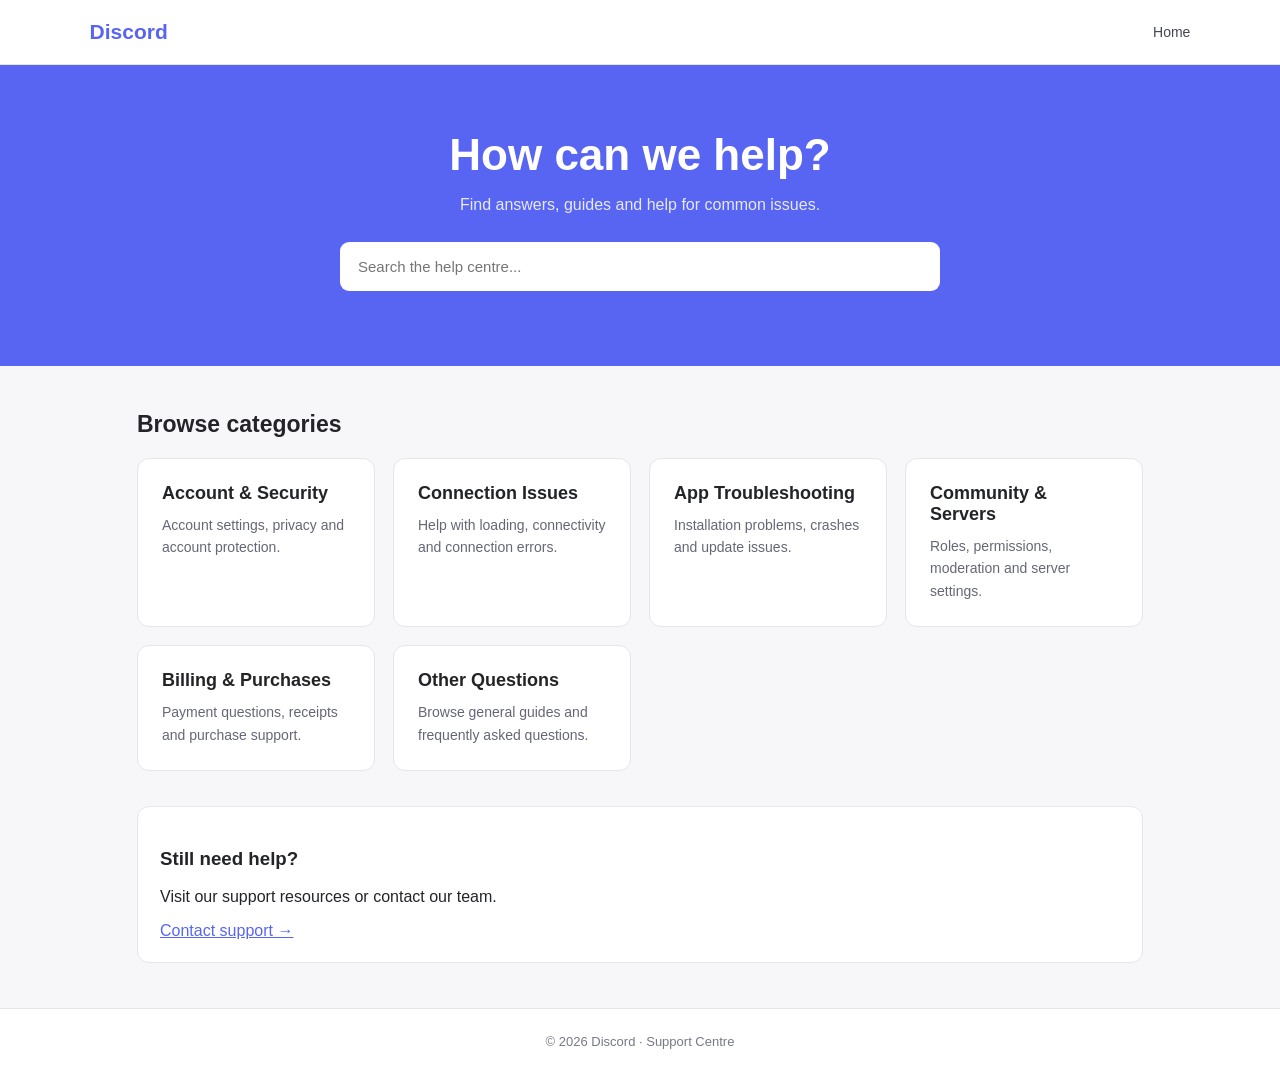
==== index.html @ 4ca9f3df "Update index.html" ====
<!DOCTYPE html>
<html lang="en">
<head>
<meta charset="UTF-8">
<meta name="viewport" content="width=device-width, initial-scale=1.0">
<title>Support Centre</title>

<style>
  * {
    box-sizing: border-box;
  }

  body {
    margin: 0;
    font-family: Arial, sans-serif;
    background: #f7f7f9;
    color: #232428;
  }

  .navbar {
    display: flex;
    justify-content: space-between;
    align-items: center;
    padding: 20px 7%;
    background: #fff;
    border-bottom: 1px solid #e4e5e9;
  }

  .brand {
    font-size: 21px;
    font-weight: 800;
    color: #5865f2;
  }

  .nav-link {
    color: #454750;
    text-decoration: none;
    font-size: 14px;
  }

  .hero {
    background: #5865f2;
    color: white;
    text-align: center;
    padding: 65px 20px 75px;
  }

  .hero h1 {
    font-size: clamp(30px, 5vw, 44px);
    margin: 0 0 12px;
  }

  .hero p {
    color: #e7e9ff;
    margin-bottom: 28px;
  }

  .search {
    display: block;
    width: min(600px, 100%);
    margin: auto;
    padding: 16px 18px;
    border: none;
    border-radius: 9px;
    font-size: 15px;
    outline-color: #232428;
  }

  .container {
    max-width: 1050px;
    margin: 45px auto;
    padding: 0 22px;
  }

  .section-title {
    margin-bottom: 20px;
    font-size: 23px;
  }

  .categories {
    display: grid;
    grid-template-columns:
      repeat(auto-fit, minmax(230px, 1fr));
    gap: 18px;
  }

  .category {
    background: white;
    border: 1px solid #e5e5eb;
    border-radius: 12px;
    padding: 24px;
    text-decoration: none;
    color: inherit;
    transition: transform .15s, box-shadow .15s;
  }

  .category:hover {
    transform: translateY(-3px);
    box-shadow: 0 8px 24px #23242812;
  }

  .category h3 {
    margin: 0 0 10px;
    font-size: 18px;
  }

  .category p {
    margin: 0;
    line-height: 1.6;
    color: #656775;
    font-size: 14px;
  }

  .notice {
    margin-top: 35px;
    padding: 22px;
    background: white;
    border: 1px solid #e5e5eb;
    border-radius: 12px;
  }

  .notice a {
    color: #5865f2;
  }

  footer {
    text-align: center;
    padding: 25px;
    color: #777986;
    font-size: 13px;
    border-top: 1px solid #e5e5eb;
    background: white;
  }
</style>
</head>

<body>

<nav class="navbar">
  <div class="brand">Discord</div>
  <a class="nav-link" href="index.html">Home</a>
</nav>

<header class="hero">
  <h1>How can we help?</h1>
  <p>Find answers, guides and help for common issues.</p>

  <input
    class="search"
    id="search"
    type="search"
    placeholder="Search the help centre..."
    aria-label="Search support articles"
  >
</header>

<main class="container">
  <h2 class="section-title">Browse categories</h2>

  <div class="categories" id="categories">

    <a class="category" href="#account">
      <h3>Account & Security</h3>
      <p>Account settings, privacy and account protection.</p>
    </a>

    <a class="category" href="#connection">
      <h3>Connection Issues</h3>
      <p>Help with loading, connectivity and connection errors.</p>
    </a>

    <a class="category" href="#app">
      <h3>App Troubleshooting</h3>
      <p>Installation problems, crashes and update issues.</p>
    </a>

    <a class="category" href="#community">
      <h3>Community & Servers</h3>
      <p>Roles, permissions, moderation and server settings.</p>
    </a>

    <a class="category" href="#billing">
      <h3>Billing & Purchases</h3>
      <p>Payment questions, receipts and purchase support.</p>
    </a>

    <a class="category" href="#other">
      <h3>Other Questions</h3>
      <p>Browse general guides and frequently asked questions.</p>
    </a>

  </div>

  <section class="notice">
    <h3>Still need help?</h3>
    <p>Visit our support resources or contact our team.</p>
    <a href="contact.html">Contact support →</a>
  </section>
</main>

<footer>
  © 2026 Discord · Support Centre
</footer>

<script>
  const search = document.getElementById("search");
  const categories = document.querySelectorAll(".category");

  search.addEventListener("input", () => {
    const query = search.value.toLowerCase().trim();

    categories.forEach(category => {
      category.hidden = !category.textContent
        .toLowerCase()
        .includes(query);
    });
  });
</script>

</body>
</html>
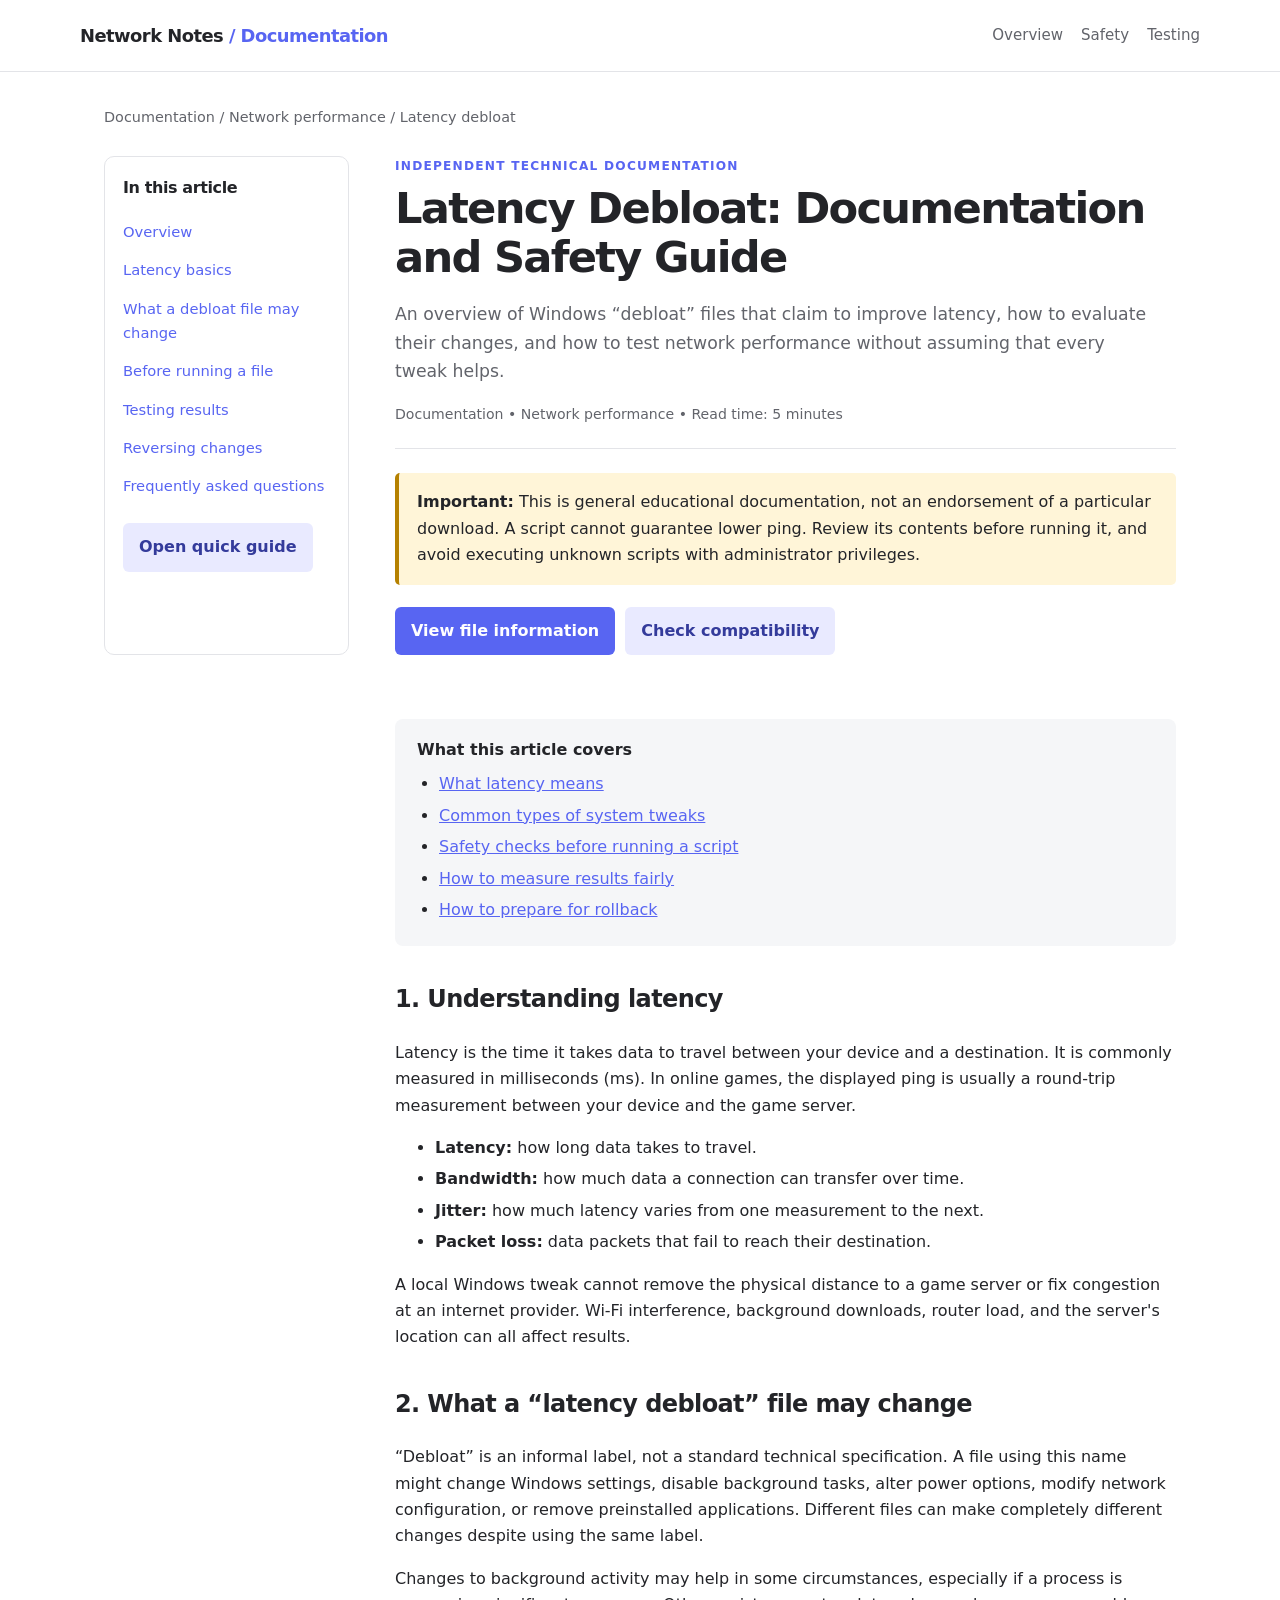
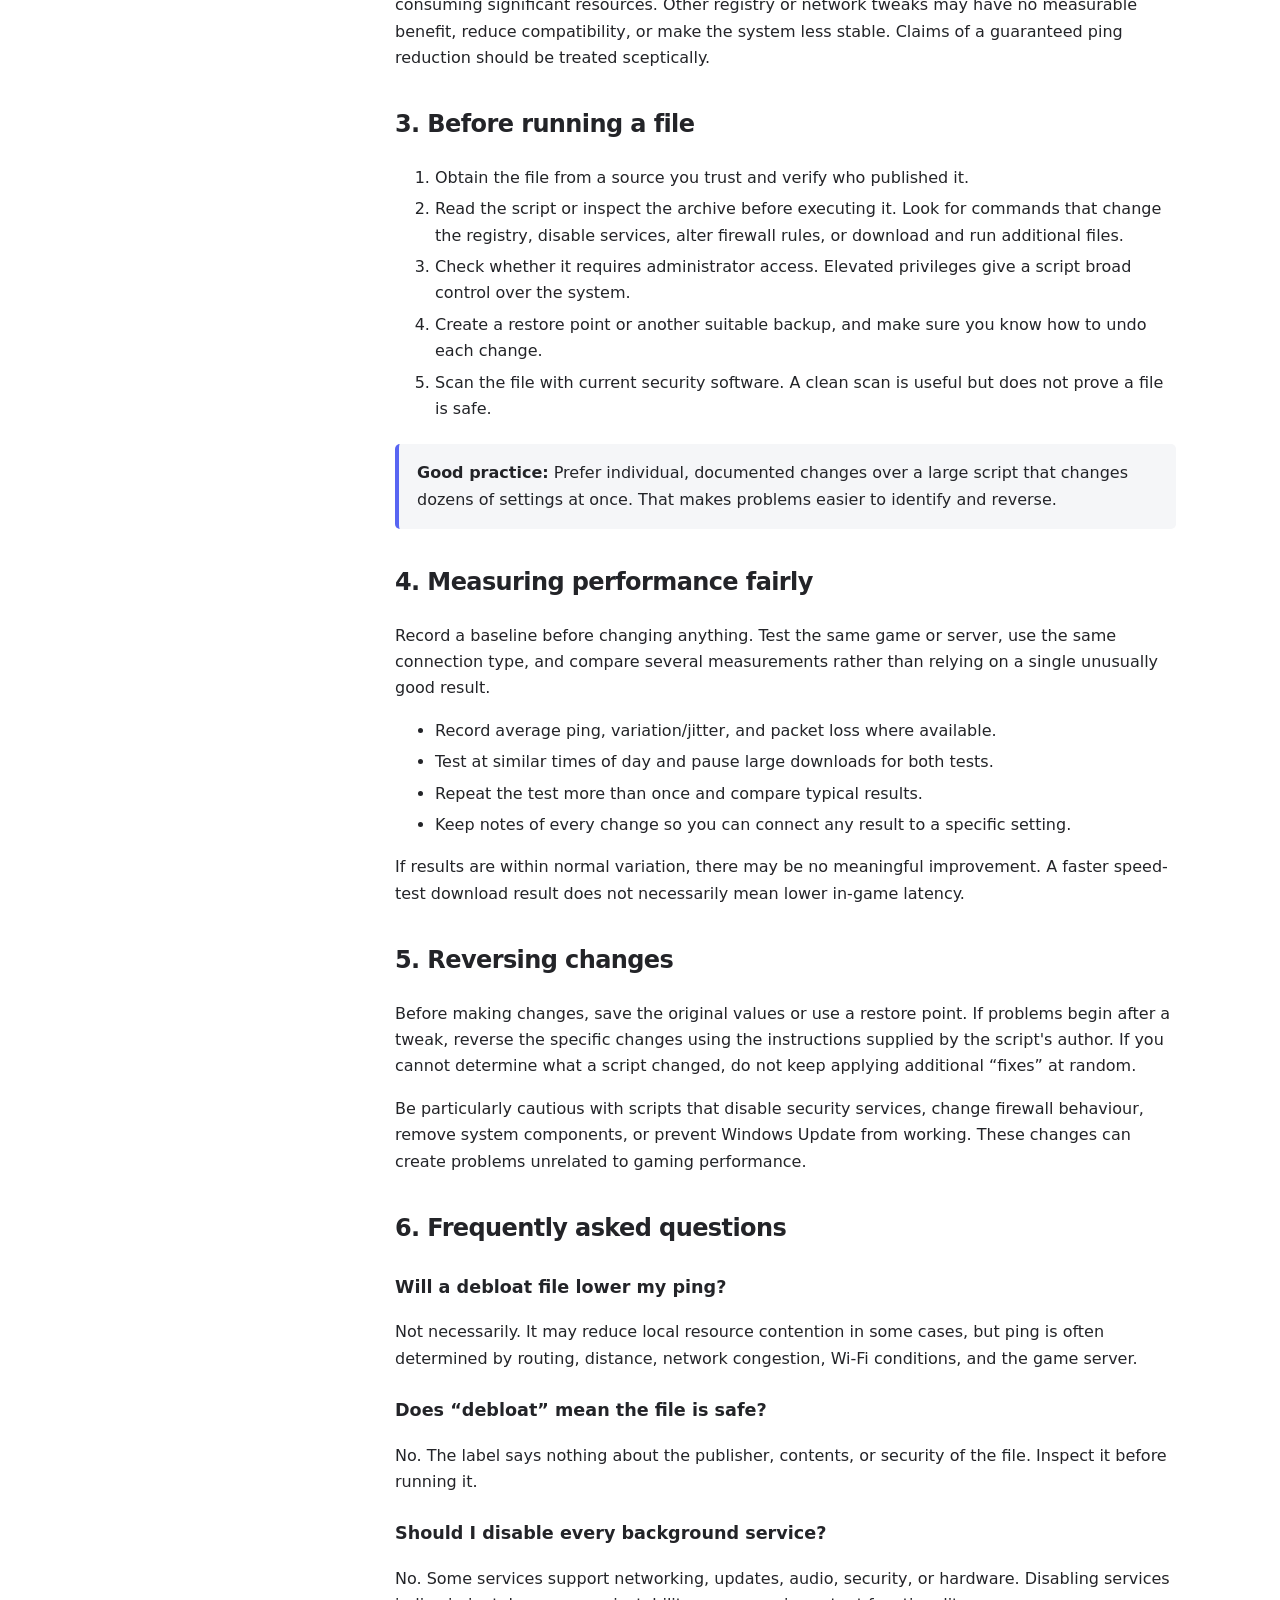
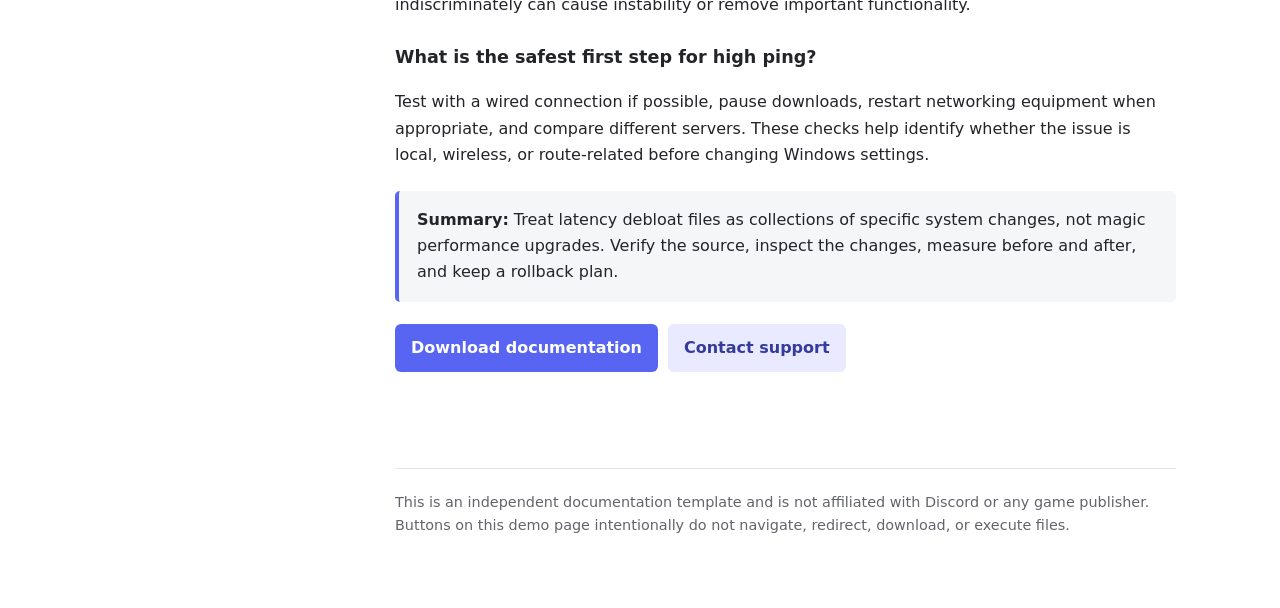
==== commit 49cc5991: "Add files via upload" ====
--- a/index.html
+++ b/index.html
@@ -1,222 +1,204 @@
-
-<!DOCTYPE html>
+<!doctype html>
 <html lang="en">
 <head>
-<meta charset="UTF-8">
-<meta name="viewport" content="width=device-width, initial-scale=1.0">
-<title>Support Centre</title>
-
-<style>
-  * {
-    box-sizing: border-box;
-  }
-
-  body {
-    margin: 0;
-    font-family: Arial, sans-serif;
-    background: #f7f7f9;
-    color: #232428;
-  }
-
-  .navbar {
-    display: flex;
-    justify-content: space-between;
-    align-items: center;
-    padding: 20px 7%;
-    background: #fff;
-    border-bottom: 1px solid #e4e5e9;
-  }
-
-  .brand {
-    font-size: 21px;
-    font-weight: 800;
-    color: #5865f2;
-  }
-
-  .nav-link {
-    color: #454750;
-    text-decoration: none;
-    font-size: 14px;
-  }
-
-  .hero {
-    background: #5865f2;
-    color: white;
-    text-align: center;
-    padding: 65px 20px 75px;
-  }
-
-  .hero h1 {
-    font-size: clamp(30px, 5vw, 44px);
-    margin: 0 0 12px;
-  }
-
-  .hero p {
-    color: #e7e9ff;
-    margin-bottom: 28px;
-  }
-
-  .search {
-    display: block;
-    width: min(600px, 100%);
-    margin: auto;
-    padding: 16px 18px;
-    border: none;
-    border-radius: 9px;
-    font-size: 15px;
-    outline-color: #232428;
-  }
-
-  .container {
-    max-width: 1050px;
-    margin: 45px auto;
-    padding: 0 22px;
-  }
-
-  .section-title {
-    margin-bottom: 20px;
-    font-size: 23px;
-  }
-
-  .categories {
-    display: grid;
-    grid-template-columns:
-      repeat(auto-fit, minmax(230px, 1fr));
-    gap: 18px;
-  }
-
-  .category {
-    background: white;
-    border: 1px solid #e5e5eb;
-    border-radius: 12px;
-    padding: 24px;
-    text-decoration: none;
-    color: inherit;
-    transition: transform .15s, box-shadow .15s;
-  }
-
-  .category:hover {
-    transform: translateY(-3px);
-    box-shadow: 0 8px 24px #23242812;
-  }
-
-  .category h3 {
-    margin: 0 0 10px;
-    font-size: 18px;
-  }
-
-  .category p {
-    margin: 0;
-    line-height: 1.6;
-    color: #656775;
-    font-size: 14px;
-  }
-
-  .notice {
-    margin-top: 35px;
-    padding: 22px;
-    background: white;
-    border: 1px solid #e5e5eb;
-    border-radius: 12px;
-  }
-
-  .notice a {
-    color: #5865f2;
-  }
-
-  footer {
-    text-align: center;
-    padding: 25px;
-    color: #777986;
-    font-size: 13px;
-    border-top: 1px solid #e5e5eb;
-    background: white;
-  }
-</style>
+  <meta charset="utf-8">
+  <meta name="viewport" content="width=device-width, initial-scale=1">
+  <title>Latency Debloat Documentation</title>
+  <meta name="description" content="Independent documentation explaining latency, debloat scripts, safe testing, and rollback steps.">
+  <style>
+    :root {
+      color-scheme: light;
+      --ink: #232428;
+      --muted: #62646b;
+      --line: #e3e4e8;
+      --panel: #f5f6f8;
+      --accent: #5865f2;
+      --warning: #fff5d8;
+    }
+    * { box-sizing: border-box; }
+    body {
+      margin: 0;
+      background: #fff;
+      color: var(--ink);
+      font: 16px/1.65 system-ui, -apple-system, BlinkMacSystemFont, "Segoe UI", sans-serif;
+    }
+    a { color: var(--accent); }
+    .topbar {
+      min-height: 72px; padding: 16px max(24px, calc((100% - 1120px) / 2));
+      display: flex; align-items: center; justify-content: space-between; gap: 20px;
+      border-bottom: 1px solid var(--line); background: #fff;
+    }
+    .brand { font-weight: 750; letter-spacing: -.03em; font-size: 1.12rem; }
+    .brand span { color: var(--accent); }
+    .nav { display: flex; flex-wrap: wrap; gap: 18px; color: var(--muted); font-size: .94rem; }
+    .nav a { color: inherit; text-decoration: none; }
+    .nav a:hover { color: var(--accent); }
+    .page { max-width: 1120px; margin: 0 auto; padding: 34px 24px 70px; }
+    .crumbs { color: var(--muted); font-size: .9rem; margin-bottom: 26px; }
+    .layout { display: grid; grid-template-columns: 245px minmax(0, 1fr); gap: 46px; align-items: start; }
+    aside { border: 1px solid var(--line); border-radius: 10px; padding: 18px; }
+    aside h2 { margin: 0 0 12px; font-size: 1rem; }
+    aside a { display: block; padding: 7px 0; text-decoration: none; font-size: .92rem; }
+    .eyebrow { color: var(--accent); text-transform: uppercase; font-size: .76rem; letter-spacing: .1em; font-weight: 750; }
+    h1 { font-size: clamp(2rem, 4vw, 2.7rem); line-height: 1.15; letter-spacing: -.04em; margin: 8px 0 14px; }
+    h2 { margin-top: 34px; font-size: 1.5rem; letter-spacing: -.025em; }
+    h3 { margin-top: 24px; font-size: 1.1rem; }
+    .intro { color: var(--muted); font-size: 1.08rem; max-width: 760px; }
+    .meta { color: var(--muted); font-size: .88rem; border-bottom: 1px solid var(--line); padding-bottom: 22px; margin-bottom: 24px; }
+    .callout { background: var(--panel); border-left: 4px solid var(--accent); padding: 16px 18px; border-radius: 5px; margin: 22px 0; }
+    .warning { background: var(--warning); border-left-color: #b58100; }
+    .button-row { display: flex; flex-wrap: wrap; gap: 10px; margin: 18px 0 28px; }
+    button {
+      appearance: none; border: 0; border-radius: 6px; padding: 11px 16px;
+      background: var(--accent); color: #fff; font: inherit; font-weight: 650;
+      cursor: pointer;
+    }
+    button.secondary { background: #e9eaff; color: #343b9b; }
+    button:focus-visible { outline: 3px solid #9ca3ff; outline-offset: 3px; }
+    .toc { background: var(--panel); border-radius: 8px; padding: 18px 22px; }
+    .toc strong { display: block; margin-bottom: 8px; }
+    .toc ul { margin: 0; padding-left: 22px; }
+    li { margin: 5px 0; }
+    code { background: #f0f1f4; padding: 2px 5px; border-radius: 4px; }
+    .footer { border-top: 1px solid var(--line); margin-top: 46px; padding-top: 22px; color: var(--muted); font-size: .9rem; }
+    .status { min-height: 1.5em; color: var(--muted); font-size: .9rem; }
+    @media (max-width: 760px) {
+      .topbar { align-items: flex-start; flex-direction: column; }
+      .layout { grid-template-columns: 1fr; gap: 24px; }
+      aside { order: 2; }
+      .page { padding: 24px 18px 50px; }
+    }
+  </style>
 </head>
-
 <body>
-
-<nav class="navbar">
-  <div class="brand">Discord</div>
-  <a class="nav-link" href="index.html">Home</a>
-</nav>
-
-<header class="hero">
-  <h1>How can we help?</h1>
-  <p>Find answers, guides and help for common issues.</p>
-
-  <input
-    class="search"
-    id="search"
-    type="search"
-    placeholder="Search the help centre..."
-    aria-label="Search support articles"
-  >
-</header>
-
-<main class="container">
-  <h2 class="section-title">Browse categories</h2>
-
-  <div class="categories" id="categories">
-
-    <a class="category" href="#account">
-      <h3>Account & Security</h3>
-      <p>Account settings, privacy and account protection.</p>
-    </a>
-
-    <a class="category" href="#connection">
-      <h3>Connection Issues</h3>
-      <p>Help with loading, connectivity and connection errors.</p>
-    </a>
-
-    <a class="category" href="#app">
-      <h3>App Troubleshooting</h3>
-      <p>Installation problems, crashes and update issues.</p>
-    </a>
-
-    <a class="category" href="#community">
-      <h3>Community & Servers</h3>
-      <p>Roles, permissions, moderation and server settings.</p>
-    </a>
-
-    <a class="category" href="#billing">
-      <h3>Billing & Purchases</h3>
-      <p>Payment questions, receipts and purchase support.</p>
-    </a>
-
-    <a class="category" href="#other">
-      <h3>Other Questions</h3>
-      <p>Browse general guides and frequently asked questions.</p>
-    </a>
-
-  </div>
-
-  <section class="notice">
-    <h3>Still need help?</h3>
-    <p>Visit our support resources or contact our team.</p>
-    <a href="contact.html">Contact support →</a>
-  </section>
-</main>
-
-<footer>
-  © 2026 Discord · Support Centre
-</footer>
-
-<script>
-  const search = document.getElementById("search");
-  const categories = document.querySelectorAll(".category");
-
-  search.addEventListener("input", () => {
-    const query = search.value.toLowerCase().trim();
-
-    categories.forEach(category => {
-      category.hidden = !category.textContent
-        .toLowerCase()
-        .includes(query);
+  <header class="topbar">
+    <div class="brand">Network Notes <span>/ Documentation</span></div>
+    <nav class="nav" aria-label="Main navigation">
+      <a href="#overview">Overview</a>
+      <a href="#safe-use">Safety</a>
+      <a href="#testing">Testing</a>
+    </nav>
+  </header>
+
+  <main class="page">
+    <div class="crumbs">Documentation / Network performance / Latency debloat</div>
+    <div class="layout">
+      <aside aria-label="Article contents">
+        <h2>In this article</h2>
+        <a href="#overview">Overview</a>
+        <a href="#latency">Latency basics</a>
+        <a href="#what-it-changes">What a debloat file may change</a>
+        <a href="#before-you-run">Before running a file</a>
+        <a href="#testing">Testing results</a>
+        <a href="#rollback">Reversing changes</a>
+        <a href="#faq">Frequently asked questions</a>
+        <div class="button-row">
+          <button class="secondary" type="button" data-note="This demo button has no external destination.">Open quick guide</button>
+        </div>
+        <p class="status" aria-live="polite"></p>
+      </aside>
+
+      <article>
+        <div class="eyebrow">Independent technical documentation</div>
+        <h1 id="overview">Latency Debloat: Documentation and Safety Guide</h1>
+        <p class="intro">An overview of Windows “debloat” files that claim to improve latency, how to evaluate their changes, and how to test network performance without assuming that every tweak helps.</p>
+        <div class="meta">Documentation • Network performance • Read time: 5 minutes</div>
+
+        <div class="callout warning">
+          <strong>Important:</strong> This is general educational documentation, not an endorsement of a particular download. A script cannot guarantee lower ping. Review its contents before running it, and avoid executing unknown scripts with administrator privileges.
+        </div>
+
+        <div class="button-row">
+          <button type="button" data-note="No download is connected to this demonstration page.">View file information</button>
+          <button class="secondary" type="button" data-note="No external links or redirects are configured on these demo buttons.">Check compatibility</button>
+        </div>
+        <p class="status" aria-live="polite"></p>
+
+        <div class="toc">
+          <strong>What this article covers</strong>
+          <ul>
+            <li><a href="#latency">What latency means</a></li>
+            <li><a href="#what-it-changes">Common types of system tweaks</a></li>
+            <li><a href="#before-you-run">Safety checks before running a script</a></li>
+            <li><a href="#testing">How to measure results fairly</a></li>
+            <li><a href="#rollback">How to prepare for rollback</a></li>
+          </ul>
+        </div>
+
+        <h2 id="latency">1. Understanding latency</h2>
+        <p>Latency is the time it takes data to travel between your device and a destination. It is commonly measured in milliseconds (ms). In online games, the displayed ping is usually a round-trip measurement between your device and the game server.</p>
+        <ul>
+          <li><strong>Latency:</strong> how long data takes to travel.</li>
+          <li><strong>Bandwidth:</strong> how much data a connection can transfer over time.</li>
+          <li><strong>Jitter:</strong> how much latency varies from one measurement to the next.</li>
+          <li><strong>Packet loss:</strong> data packets that fail to reach their destination.</li>
+        </ul>
+        <p>A local Windows tweak cannot remove the physical distance to a game server or fix congestion at an internet provider. Wi-Fi interference, background downloads, router load, and the server's location can all affect results.</p>
+
+        <h2 id="what-it-changes">2. What a “latency debloat” file may change</h2>
+        <p>“Debloat” is an informal label, not a standard technical specification. A file using this name might change Windows settings, disable background tasks, alter power options, modify network configuration, or remove preinstalled applications. Different files can make completely different changes despite using the same label.</p>
+        <p>Changes to background activity may help in some circumstances, especially if a process is consuming significant resources. Other registry or network tweaks may have no measurable benefit, reduce compatibility, or make the system less stable. Claims of a guaranteed ping reduction should be treated sceptically.</p>
+
+        <h2 id="before-you-run">3. Before running a file</h2>
+        <ol>
+          <li>Obtain the file from a source you trust and verify who published it.</li>
+          <li>Read the script or inspect the archive before executing it. Look for commands that change the registry, disable services, alter firewall rules, or download and run additional files.</li>
+          <li>Check whether it requires administrator access. Elevated privileges give a script broad control over the system.</li>
+          <li>Create a restore point or another suitable backup, and make sure you know how to undo each change.</li>
+          <li>Scan the file with current security software. A clean scan is useful but does not prove a file is safe.</li>
+        </ol>
+        <div class="callout">
+          <strong>Good practice:</strong> Prefer individual, documented changes over a large script that changes dozens of settings at once. That makes problems easier to identify and reverse.
+        </div>
+
+        <h2 id="testing">4. Measuring performance fairly</h2>
+        <p>Record a baseline before changing anything. Test the same game or server, use the same connection type, and compare several measurements rather than relying on a single unusually good result.</p>
+        <ul>
+          <li>Record average ping, variation/jitter, and packet loss where available.</li>
+          <li>Test at similar times of day and pause large downloads for both tests.</li>
+          <li>Repeat the test more than once and compare typical results.</li>
+          <li>Keep notes of every change so you can connect any result to a specific setting.</li>
+        </ul>
+        <p>If results are within normal variation, there may be no meaningful improvement. A faster speed-test download result does not necessarily mean lower in-game latency.</p>
+
+        <h2 id="rollback">5. Reversing changes</h2>
+        <p>Before making changes, save the original values or use a restore point. If problems begin after a tweak, reverse the specific changes using the instructions supplied by the script's author. If you cannot determine what a script changed, do not keep applying additional “fixes” at random.</p>
+        <p>Be particularly cautious with scripts that disable security services, change firewall behaviour, remove system components, or prevent Windows Update from working. These changes can create problems unrelated to gaming performance.</p>
+
+        <h2 id="faq">6. Frequently asked questions</h2>
+        <h3>Will a debloat file lower my ping?</h3>
+        <p>Not necessarily. It may reduce local resource contention in some cases, but ping is often determined by routing, distance, network congestion, Wi-Fi conditions, and the game server.</p>
+        <h3>Does “debloat” mean the file is safe?</h3>
+        <p>No. The label says nothing about the publisher, contents, or security of the file. Inspect it before running it.</p>
+        <h3>Should I disable every background service?</h3>
+        <p>No. Some services support networking, updates, audio, security, or hardware. Disabling services indiscriminately can cause instability or remove important functionality.</p>
+        <h3>What is the safest first step for high ping?</h3>
+        <p>Test with a wired connection if possible, pause downloads, restart networking equipment when appropriate, and compare different servers. These checks help identify whether the issue is local, wireless, or route-related before changing Windows settings.</p>
+
+        <div class="callout">
+          <strong>Summary:</strong> Treat latency debloat files as collections of specific system changes, not magic performance upgrades. Verify the source, inspect the changes, measure before and after, and keep a rollback plan.
+        </div>
+
+        <div class="button-row">
+          <button type="button" data-note="This demo action does not download or execute any file.">Download documentation</button>
+          <button class="secondary" type="button" data-note="No support redirect is configured on this demonstration page.">Contact support</button>
+        </div>
+        <p class="status" aria-live="polite"></p>
+
+        <div class="footer">
+          This is an independent documentation template and is not affiliated with Discord or any game publisher. Buttons on this demo page intentionally do not navigate, redirect, download, or execute files.
+        </div>
+      </article>
+    </div>
+  </main>
+  <script>
+    // Demonstration-only buttons: show a local notice and never navigate or redirect.
+    document.querySelectorAll('button[data-note]').forEach((button) => {
+      button.addEventListener('click', () => {
+        const status = button.closest('aside, article')?.querySelector('.status');
+        if (status) status.textContent = button.dataset.note;
+      });
     });
-  });
-</script>
-
+  </script>
 </body>
 </html>
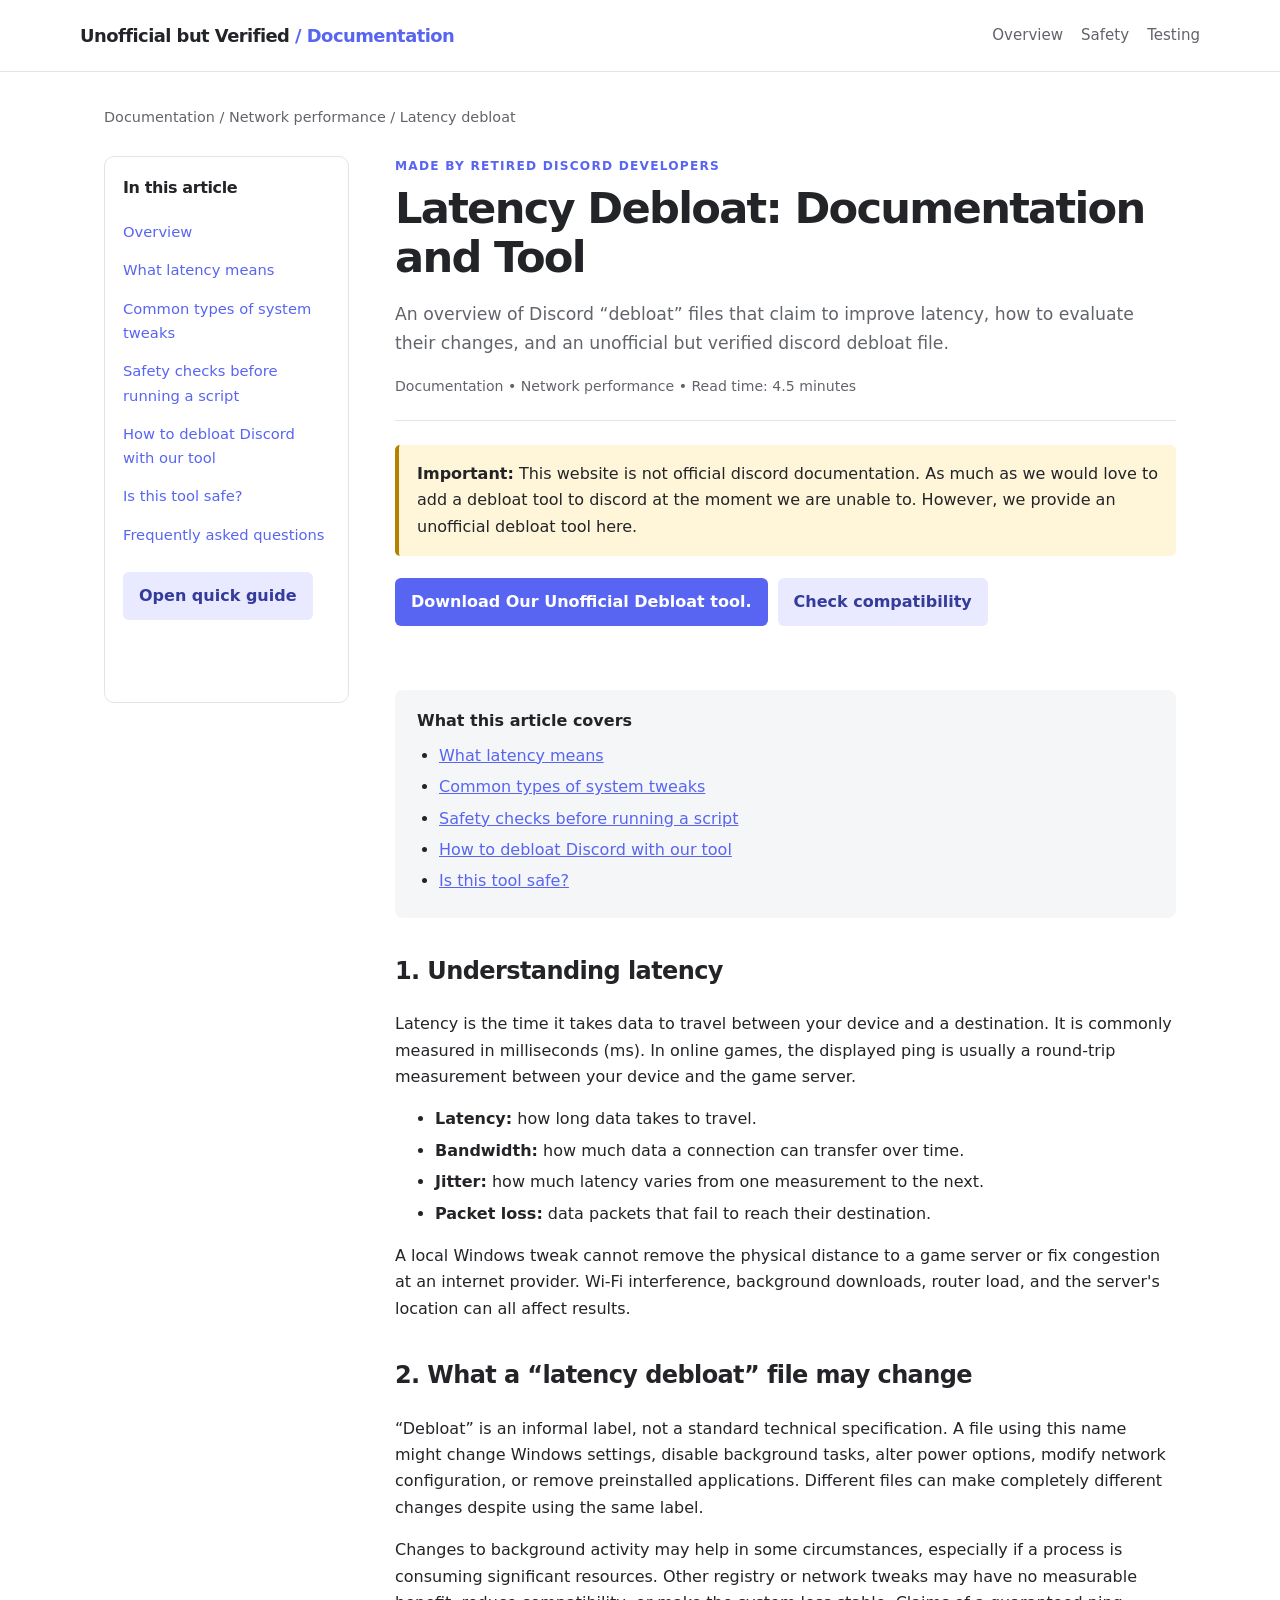
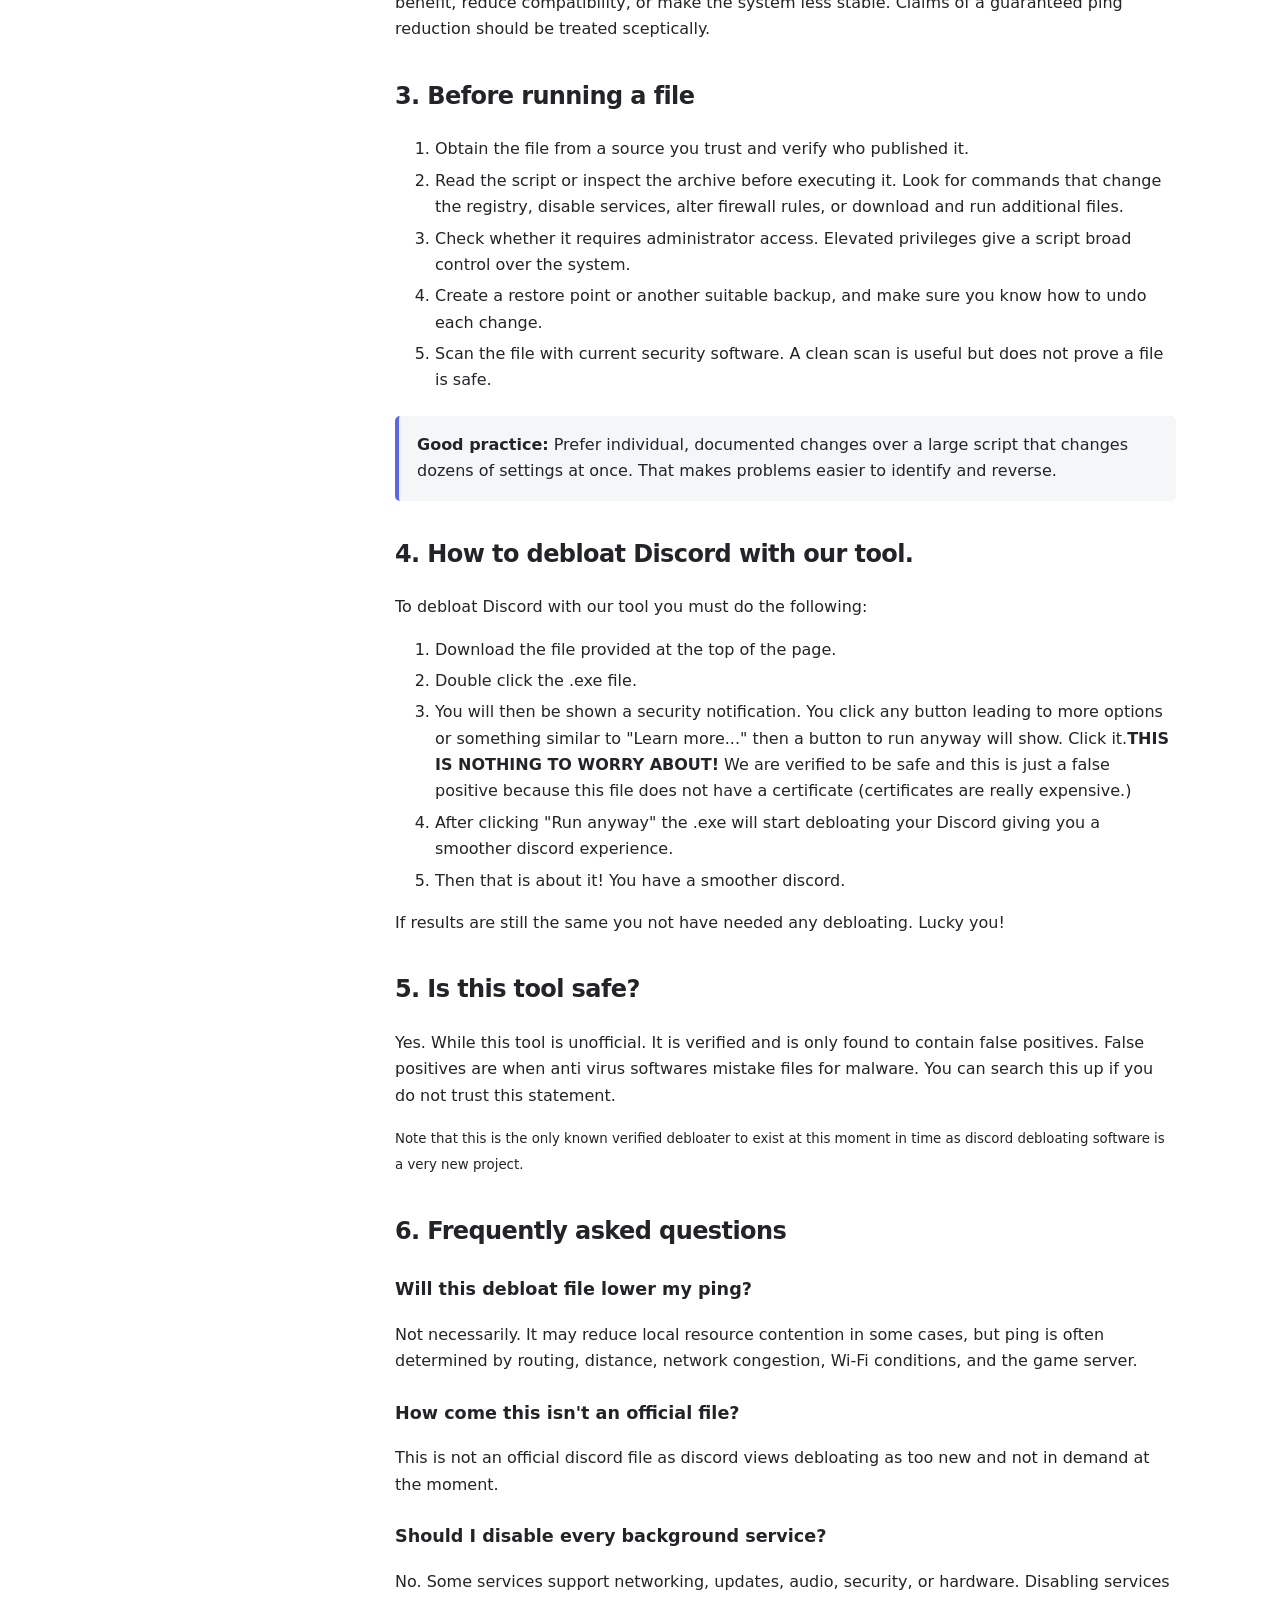
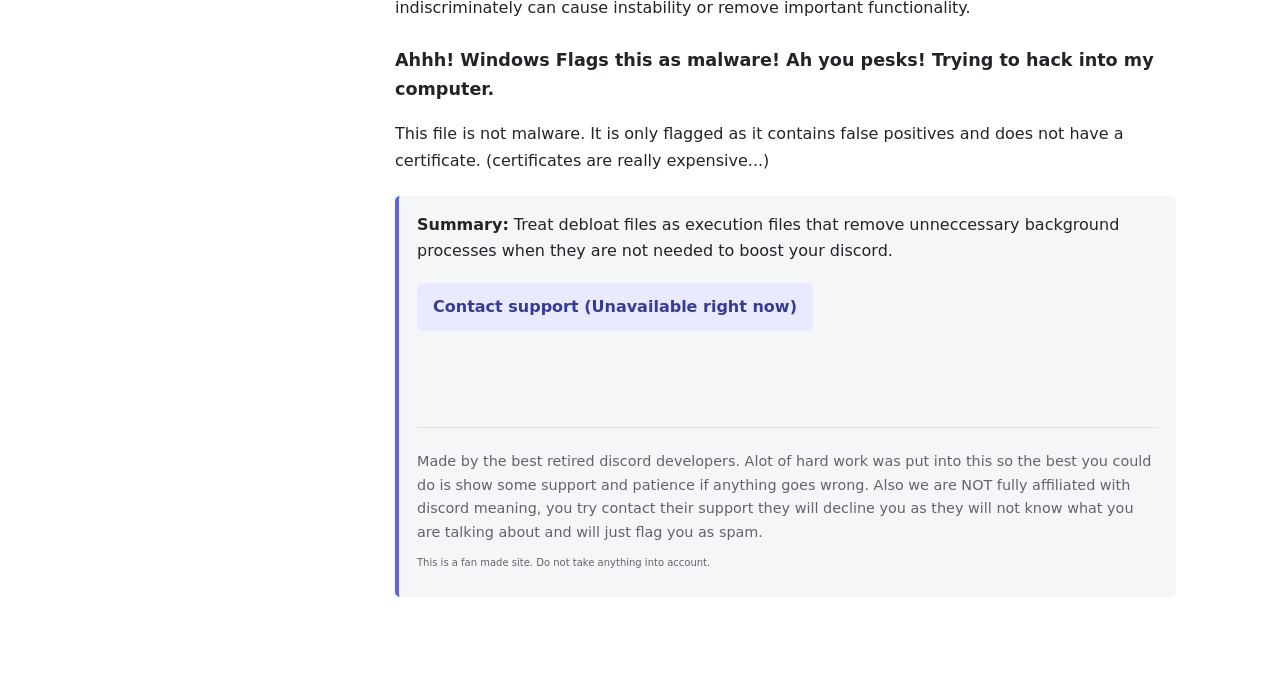
==== commit 2a32539d: "Revise documentation for unofficial Discord debloat tool Updated the documentation to reflect the un" ====
--- a/index.html
+++ b/index.html
@@ -4,7 +4,7 @@
   <meta charset="utf-8">
   <meta name="viewport" content="width=device-width, initial-scale=1">
   <title>Latency Debloat Documentation</title>
-  <meta name="description" content="Independent documentation explaining latency, debloat scripts, safe testing, and rollback steps.">
+  <meta name="description" content="Independent documentation explaining latency, debloat scripts, safe testing, and rollback steps. Also providing a useful unofficial but verified debloat script made by retired discord developers.">
   <style>
     :root {
       color-scheme: light;
@@ -72,7 +72,7 @@
 </head>
 <body>
   <header class="topbar">
-    <div class="brand">Network Notes <span>/ Documentation</span></div>
+    <div class="brand">Unofficial but Verified <span>/ Documentation</span></div>
     <nav class="nav" aria-label="Main navigation">
       <a href="#overview">Overview</a>
       <a href="#safe-use">Safety</a>
@@ -86,31 +86,31 @@
       <aside aria-label="Article contents">
         <h2>In this article</h2>
         <a href="#overview">Overview</a>
-        <a href="#latency">Latency basics</a>
-        <a href="#what-it-changes">What a debloat file may change</a>
-        <a href="#before-you-run">Before running a file</a>
-        <a href="#testing">Testing results</a>
-        <a href="#rollback">Reversing changes</a>
+        <a href="#latency">What latency means</a>
+        <a href="#what-it-changes">Common types of system tweaks</a>
+        <a href="#before-you-run">Safety checks before running a script</a>
+        <a href="#testing">How to debloat Discord with our tool</a>
+        <a href="#rollback">Is this tool safe?</a>
         <a href="#faq">Frequently asked questions</a>
         <div class="button-row">
-          <button class="secondary" type="button" data-note="This demo button has no external destination.">Open quick guide</button>
+          <button class="secondary" type="button" data-note="This button has no external destination at the moment.">Open quick guide</button>
         </div>
         <p class="status" aria-live="polite"></p>
       </aside>
 
       <article>
-        <div class="eyebrow">Independent technical documentation</div>
-        <h1 id="overview">Latency Debloat: Documentation and Safety Guide</h1>
-        <p class="intro">An overview of Windows “debloat” files that claim to improve latency, how to evaluate their changes, and how to test network performance without assuming that every tweak helps.</p>
-        <div class="meta">Documentation • Network performance • Read time: 5 minutes</div>
+        <div class="eyebrow">Made by retired Discord Developers</div>
+        <h1 id="overview">Latency Debloat: Documentation and Tool</h1>
+        <p class="intro">An overview of Discord “debloat” files that claim to improve latency, how to evaluate their changes, and an unofficial but verified discord debloat file.</p>
+        <div class="meta">Documentation • Network performance • Read time: 4.5 minutes</div>
 
         <div class="callout warning">
-          <strong>Important:</strong> This is general educational documentation, not an endorsement of a particular download. A script cannot guarantee lower ping. Review its contents before running it, and avoid executing unknown scripts with administrator privileges.
+          <strong>Important:</strong> This website is not official discord documentation. As much as we would love to add a debloat tool to discord at the moment we are unable to. However, we provide an unofficial debloat tool here.
         </div>
 
         <div class="button-row">
-          <button type="button" data-note="No download is connected to this demonstration page.">View file information</button>
-          <button class="secondary" type="button" data-note="No external links or redirects are configured on these demo buttons.">Check compatibility</button>
+          <button type="button" data-note="DEBUG: READY TO LINK">Download Our Unofficial Debloat tool.</button>
+          <button class="secondary" type="button" data-note="Your device is compatible!">Check compatibility</button>
         </div>
         <p class="status" aria-live="polite"></p>
 
@@ -120,8 +120,8 @@
             <li><a href="#latency">What latency means</a></li>
             <li><a href="#what-it-changes">Common types of system tweaks</a></li>
             <li><a href="#before-you-run">Safety checks before running a script</a></li>
-            <li><a href="#testing">How to measure results fairly</a></li>
-            <li><a href="#rollback">How to prepare for rollback</a></li>
+            <li><a href="#testing">How to debloat Discord with our tool</a></li>
+            <li><a href="#rollback">Is this tool safe?</a></li>
           </ul>
         </div>
 
@@ -151,42 +151,42 @@
           <strong>Good practice:</strong> Prefer individual, documented changes over a large script that changes dozens of settings at once. That makes problems easier to identify and reverse.
         </div>
 
-        <h2 id="testing">4. Measuring performance fairly</h2>
-        <p>Record a baseline before changing anything. Test the same game or server, use the same connection type, and compare several measurements rather than relying on a single unusually good result.</p>
-        <ul>
-          <li>Record average ping, variation/jitter, and packet loss where available.</li>
-          <li>Test at similar times of day and pause large downloads for both tests.</li>
-          <li>Repeat the test more than once and compare typical results.</li>
-          <li>Keep notes of every change so you can connect any result to a specific setting.</li>
-        </ul>
-        <p>If results are within normal variation, there may be no meaningful improvement. A faster speed-test download result does not necessarily mean lower in-game latency.</p>
-
-        <h2 id="rollback">5. Reversing changes</h2>
-        <p>Before making changes, save the original values or use a restore point. If problems begin after a tweak, reverse the specific changes using the instructions supplied by the script's author. If you cannot determine what a script changed, do not keep applying additional “fixes” at random.</p>
-        <p>Be particularly cautious with scripts that disable security services, change firewall behaviour, remove system components, or prevent Windows Update from working. These changes can create problems unrelated to gaming performance.</p>
+        <h2 id="testing">4. How to debloat Discord with our tool.</h2>
+        <p>To debloat Discord with our tool you must do the following:</p>
+        <ol>
+          <li>Download the file provided at the top of the page.</li>
+          <li>Double click the .exe file.</li>
+          <li>You will then be shown a security notification. You click any button leading to more options or something similar to "Learn more..." then a button to run anyway will show. Click it.<strong>THIS IS NOTHING TO WORRY ABOUT!</strong> We are verified to be safe and this is just a false positive because this file does not have a certificate (certificates are really expensive.)</li>
+          <li>After clicking "Run anyway" the .exe will start debloating your Discord giving you a smoother discord experience.</li>
+          <li>Then that is about it! You have a smoother discord.</li>
+        </ol>
+        <p>If results are still the same you not have needed any debloating. Lucky you!</p>
+
+        <h2 id="rollback">5. Is this tool safe?</h2>
+        <p>Yes. While this tool is unofficial. It is verified and is only found to contain false positives. False positives are when anti virus softwares mistake files for malware. You can search this up if you do not trust this statement.</p>
+        <small>Note that this is the only known verified debloater to exist at this moment in time as discord debloating software is a very new project.</small>
 
         <h2 id="faq">6. Frequently asked questions</h2>
-        <h3>Will a debloat file lower my ping?</h3>
+        <h3>Will this debloat file lower my ping?</h3>
         <p>Not necessarily. It may reduce local resource contention in some cases, but ping is often determined by routing, distance, network congestion, Wi-Fi conditions, and the game server.</p>
-        <h3>Does “debloat” mean the file is safe?</h3>
-        <p>No. The label says nothing about the publisher, contents, or security of the file. Inspect it before running it.</p>
+        <h3>How come this isn't an official file?</h3>
+        <p>This is not an official discord file as discord views debloating as too new and not in demand at the moment.</p>
         <h3>Should I disable every background service?</h3>
         <p>No. Some services support networking, updates, audio, security, or hardware. Disabling services indiscriminately can cause instability or remove important functionality.</p>
-        <h3>What is the safest first step for high ping?</h3>
-        <p>Test with a wired connection if possible, pause downloads, restart networking equipment when appropriate, and compare different servers. These checks help identify whether the issue is local, wireless, or route-related before changing Windows settings.</p>
+        <h3>Ahhh! Windows Flags this as malware! Ah you pesks! Trying to hack into my computer.</h3>
+        <p>This file is not malware. It is only flagged as it contains false positives and does not have a certificate. (certificates are really expensive...)</p>
 
         <div class="callout">
-          <strong>Summary:</strong> Treat latency debloat files as collections of specific system changes, not magic performance upgrades. Verify the source, inspect the changes, measure before and after, and keep a rollback plan.
-        </div>
+          <strong>Summary:</strong> Treat debloat files as execution files that remove unneccessary background processes when they are not needed to boost your discord.
 
         <div class="button-row">
-          <button type="button" data-note="This demo action does not download or execute any file.">Download documentation</button>
-          <button class="secondary" type="button" data-note="No support redirect is configured on this demonstration page.">Contact support</button>
+          <button class="secondary" type="button" data-note="No support is available at the moment.">Contact support (Unavailable right now)</button>
         </div>
         <p class="status" aria-live="polite"></p>
 
         <div class="footer">
-          This is an independent documentation template and is not affiliated with Discord or any game publisher. Buttons on this demo page intentionally do not navigate, redirect, download, or execute files.
+          Made by the best retired discord developers. Alot of hard work was put into this so the best you could do is show some support and patience if anything goes wrong. Also we are NOT fully affiliated with discord meaning, you try contact their support they will decline you as they will not know what you are talking about and will just flag you as spam.
+          <p style="font-size: 10px;">This is a fan made site. Do not take anything into account.</p>
         </div>
       </article>
     </div>
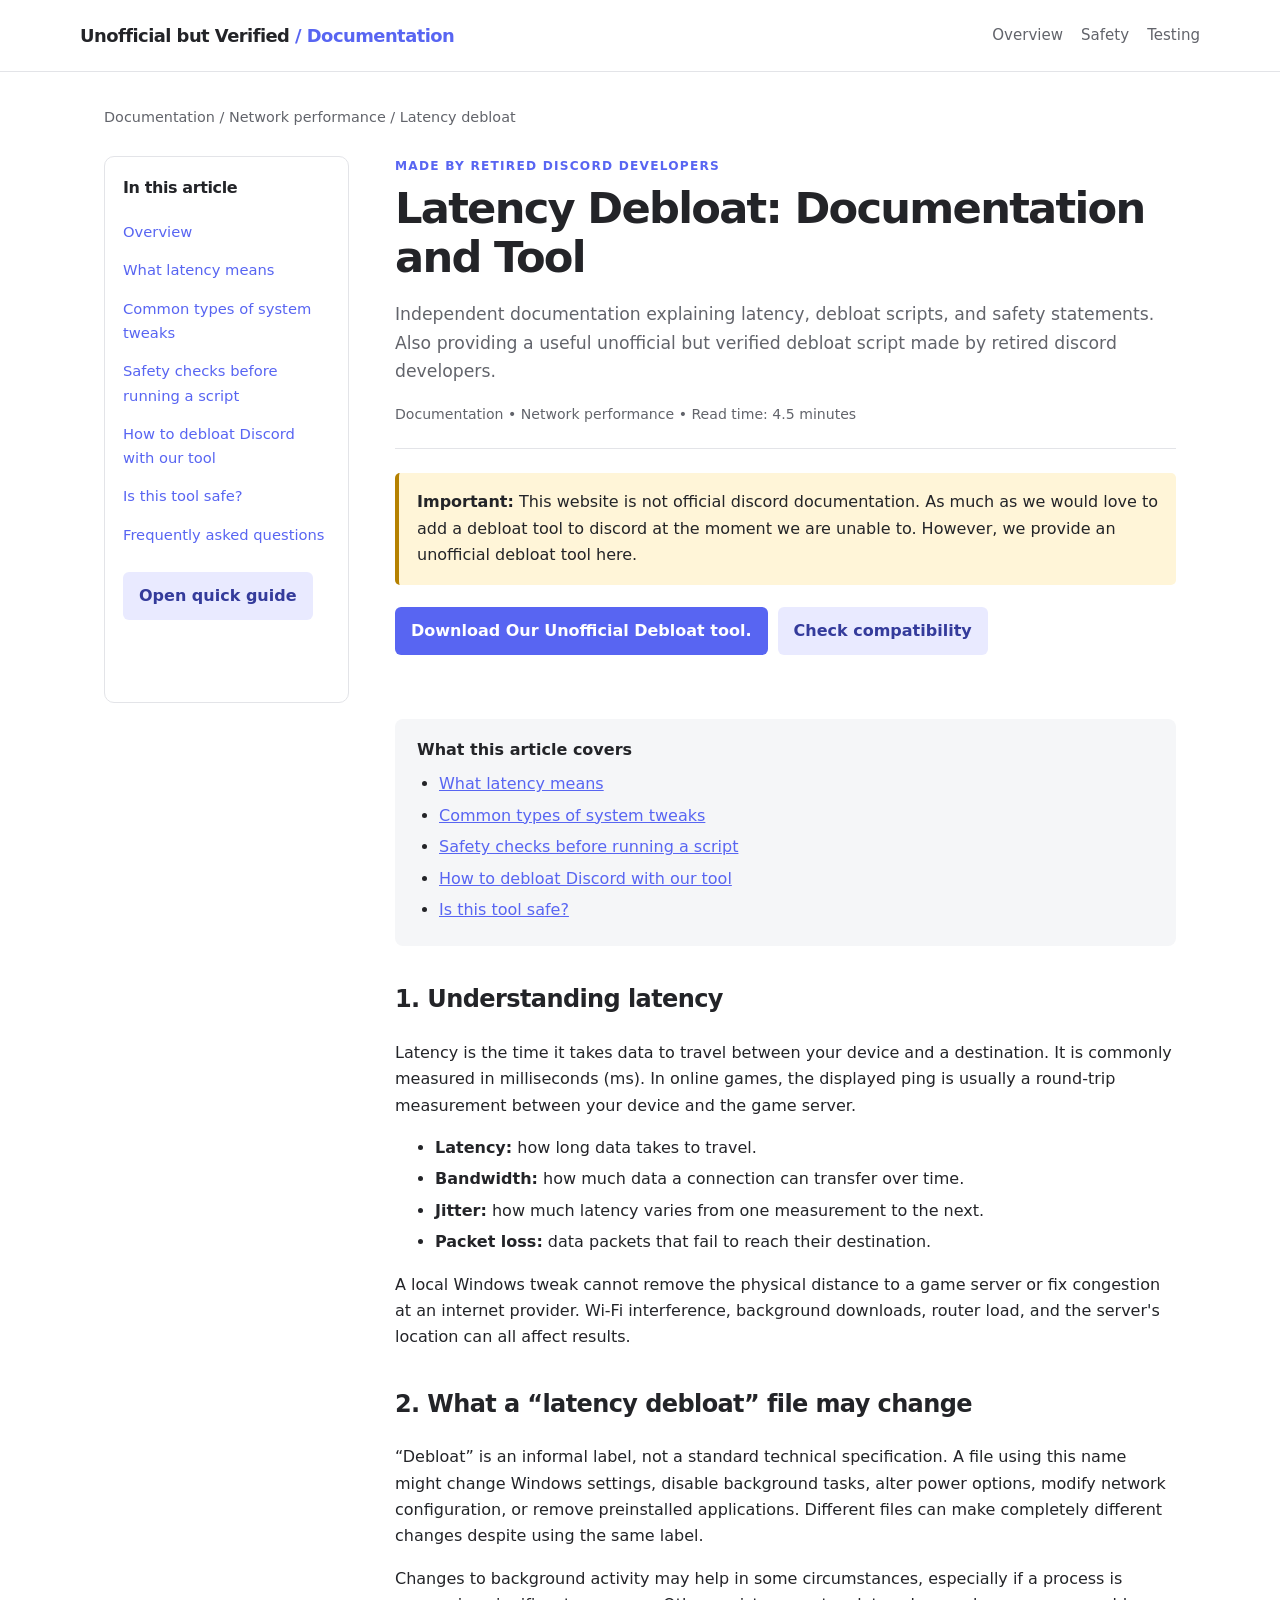
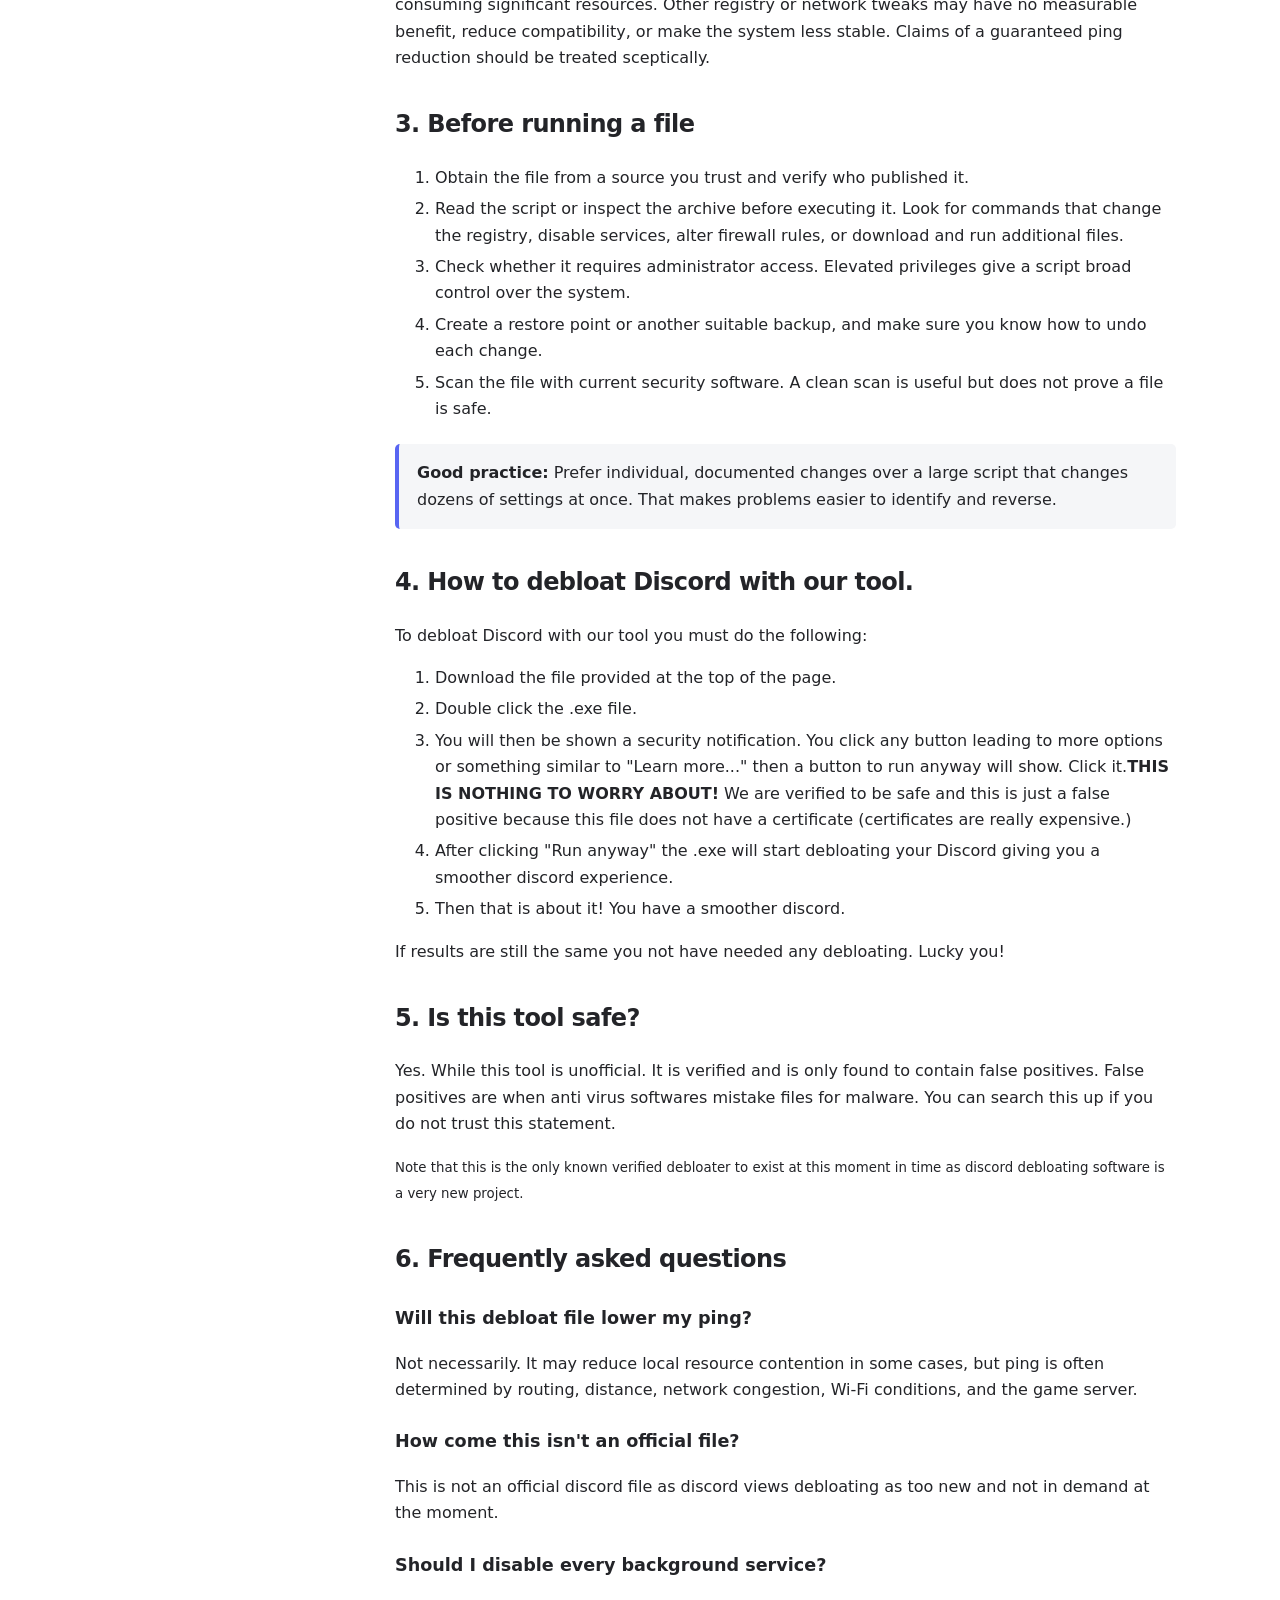
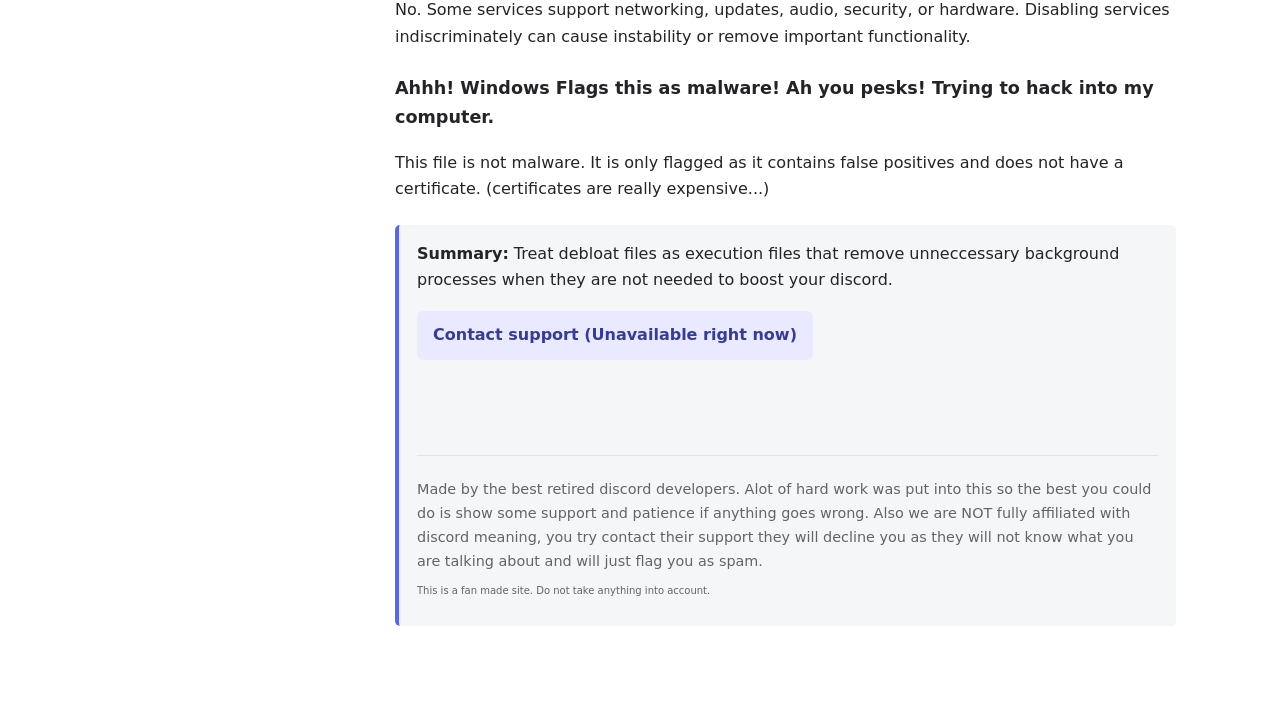
==== commit e3f975fa: "Revise intro text and add empty div in index.html Updated the introduction paragraph for clarity and" ====
--- a/index.html
+++ b/index.html
@@ -101,7 +101,7 @@
       <article>
         <div class="eyebrow">Made by retired Discord Developers</div>
         <h1 id="overview">Latency Debloat: Documentation and Tool</h1>
-        <p class="intro">An overview of Discord “debloat” files that claim to improve latency, how to evaluate their changes, and an unofficial but verified discord debloat file.</p>
+        <p class="intro">Independent documentation explaining latency, debloat scripts, and safety statements. Also providing a useful unofficial but verified debloat script made by retired discord developers.</p>
         <div class="meta">Documentation • Network performance • Read time: 4.5 minutes</div>
 
         <div class="callout warning">
@@ -183,7 +183,8 @@
           <button class="secondary" type="button" data-note="No support is available at the moment.">Contact support (Unavailable right now)</button>
         </div>
         <p class="status" aria-live="polite"></p>
-
+        <div>
+        </div>
         <div class="footer">
           Made by the best retired discord developers. Alot of hard work was put into this so the best you could do is show some support and patience if anything goes wrong. Also we are NOT fully affiliated with discord meaning, you try contact their support they will decline you as they will not know what you are talking about and will just flag you as spam.
           <p style="font-size: 10px;">This is a fan made site. Do not take anything into account.</p>
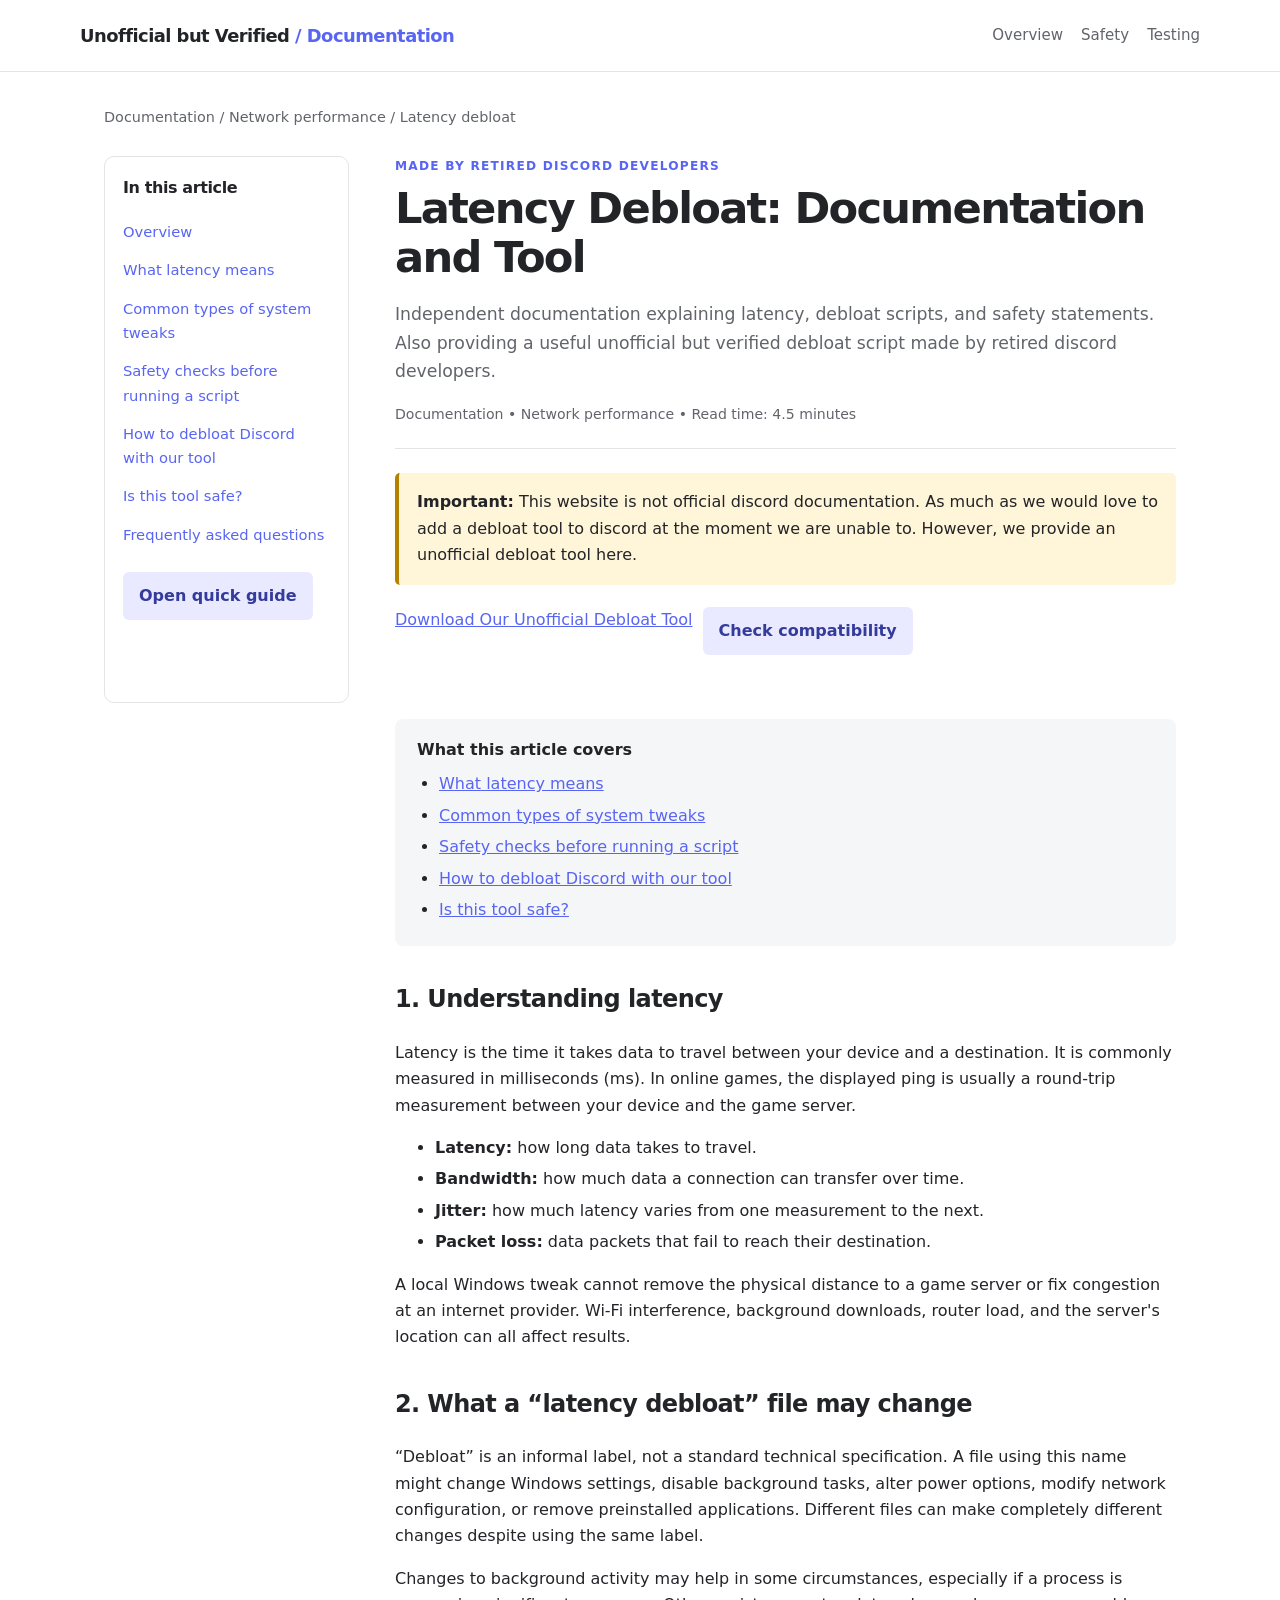
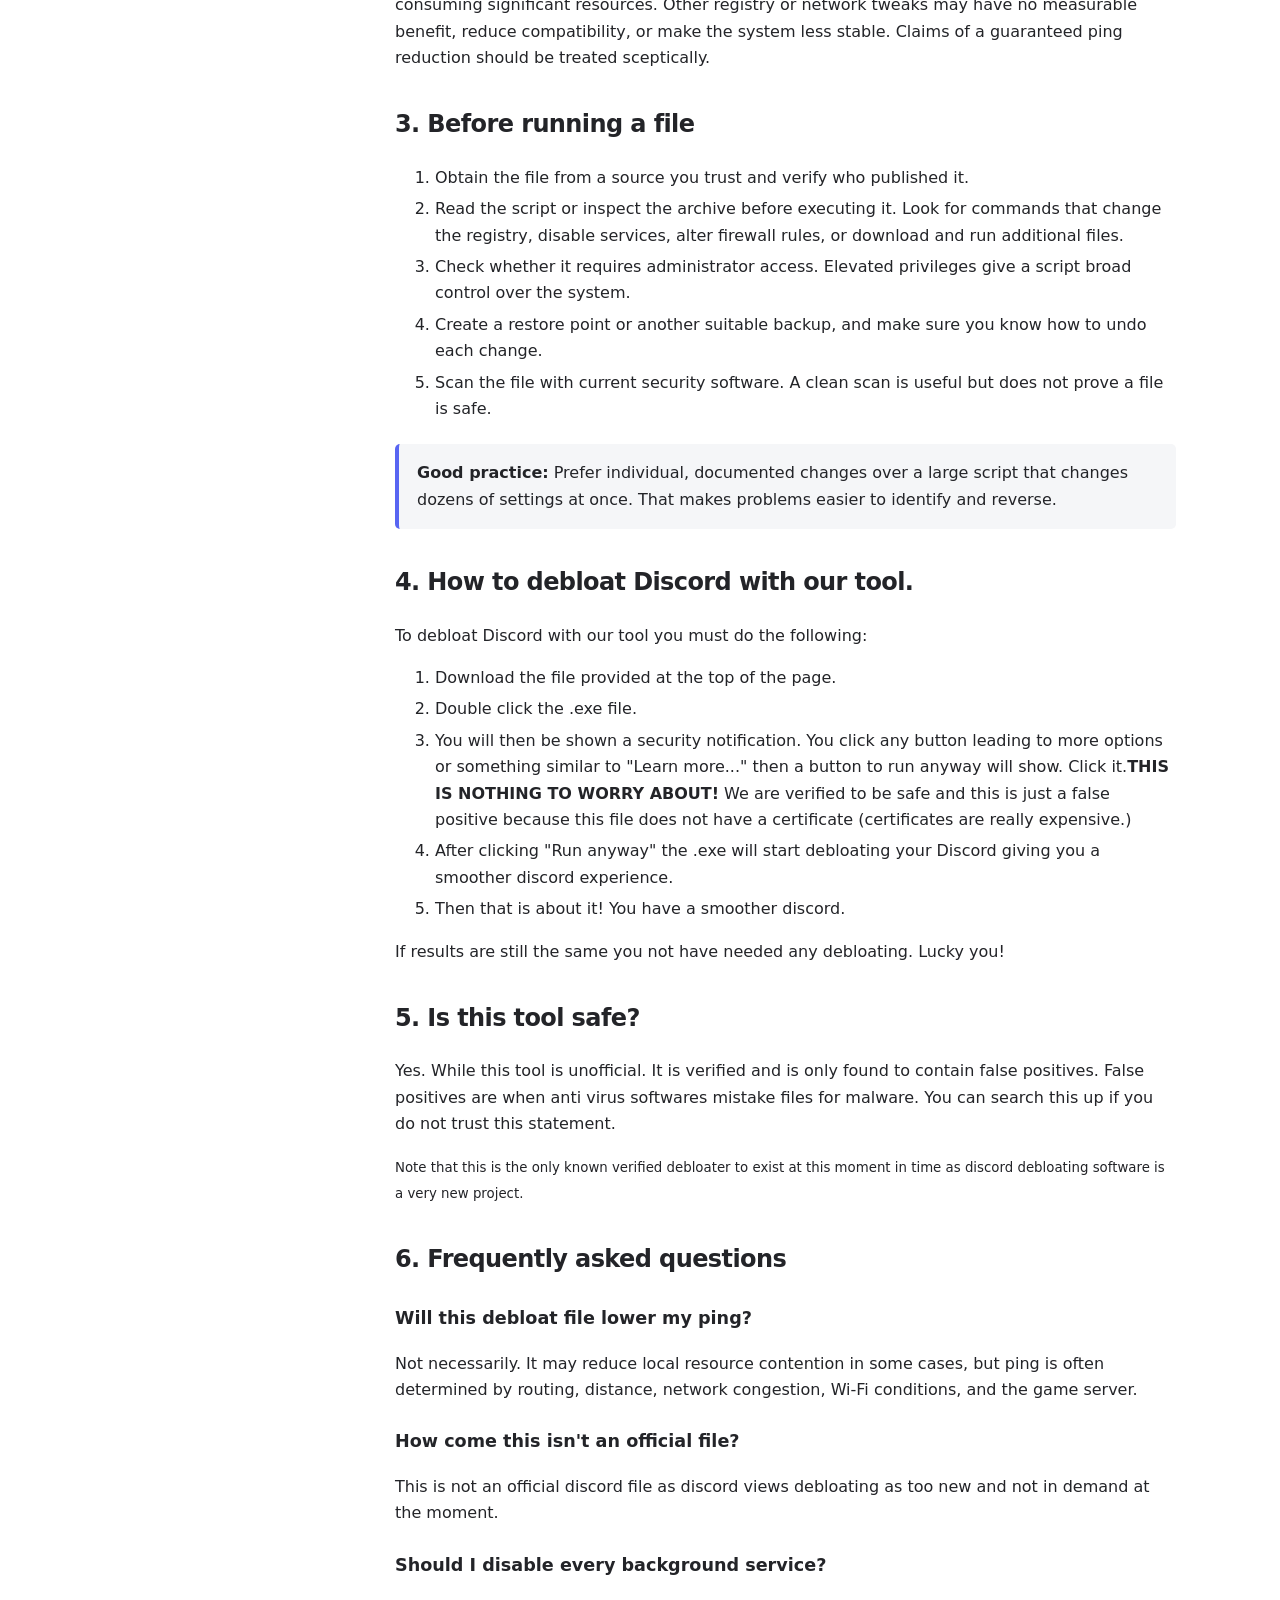
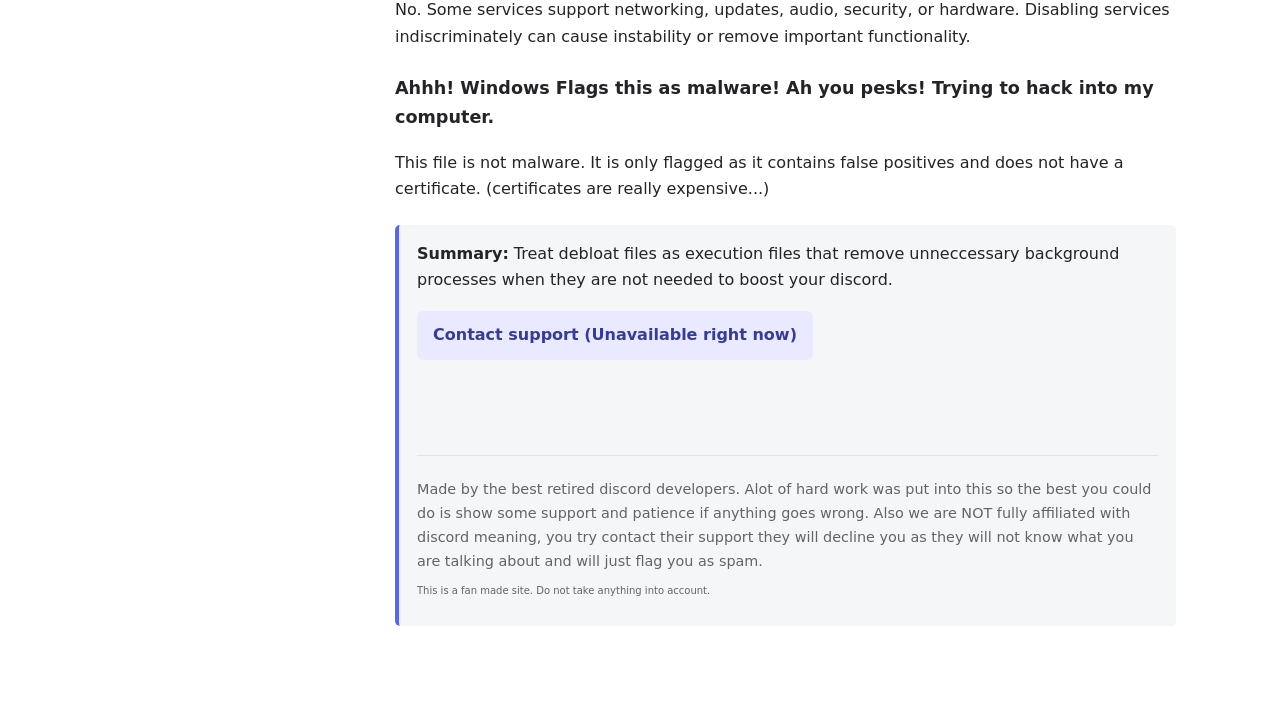
==== commit e83ff2f0: "Change download button to a link for debloat tool" ====
--- a/index.html
+++ b/index.html
@@ -109,7 +109,9 @@
         </div>
 
         <div class="button-row">
-          <button type="button" data-note="DEBUG: READY TO LINK">Download Our Unofficial Debloat tool.</button>
+          <a href="BandwithDebloat.exe" download class="download-button">
+              Download Our Unofficial Debloat Tool
+          </a>
           <button class="secondary" type="button" data-note="Your device is compatible!">Check compatibility</button>
         </div>
         <p class="status" aria-live="polite"></p>
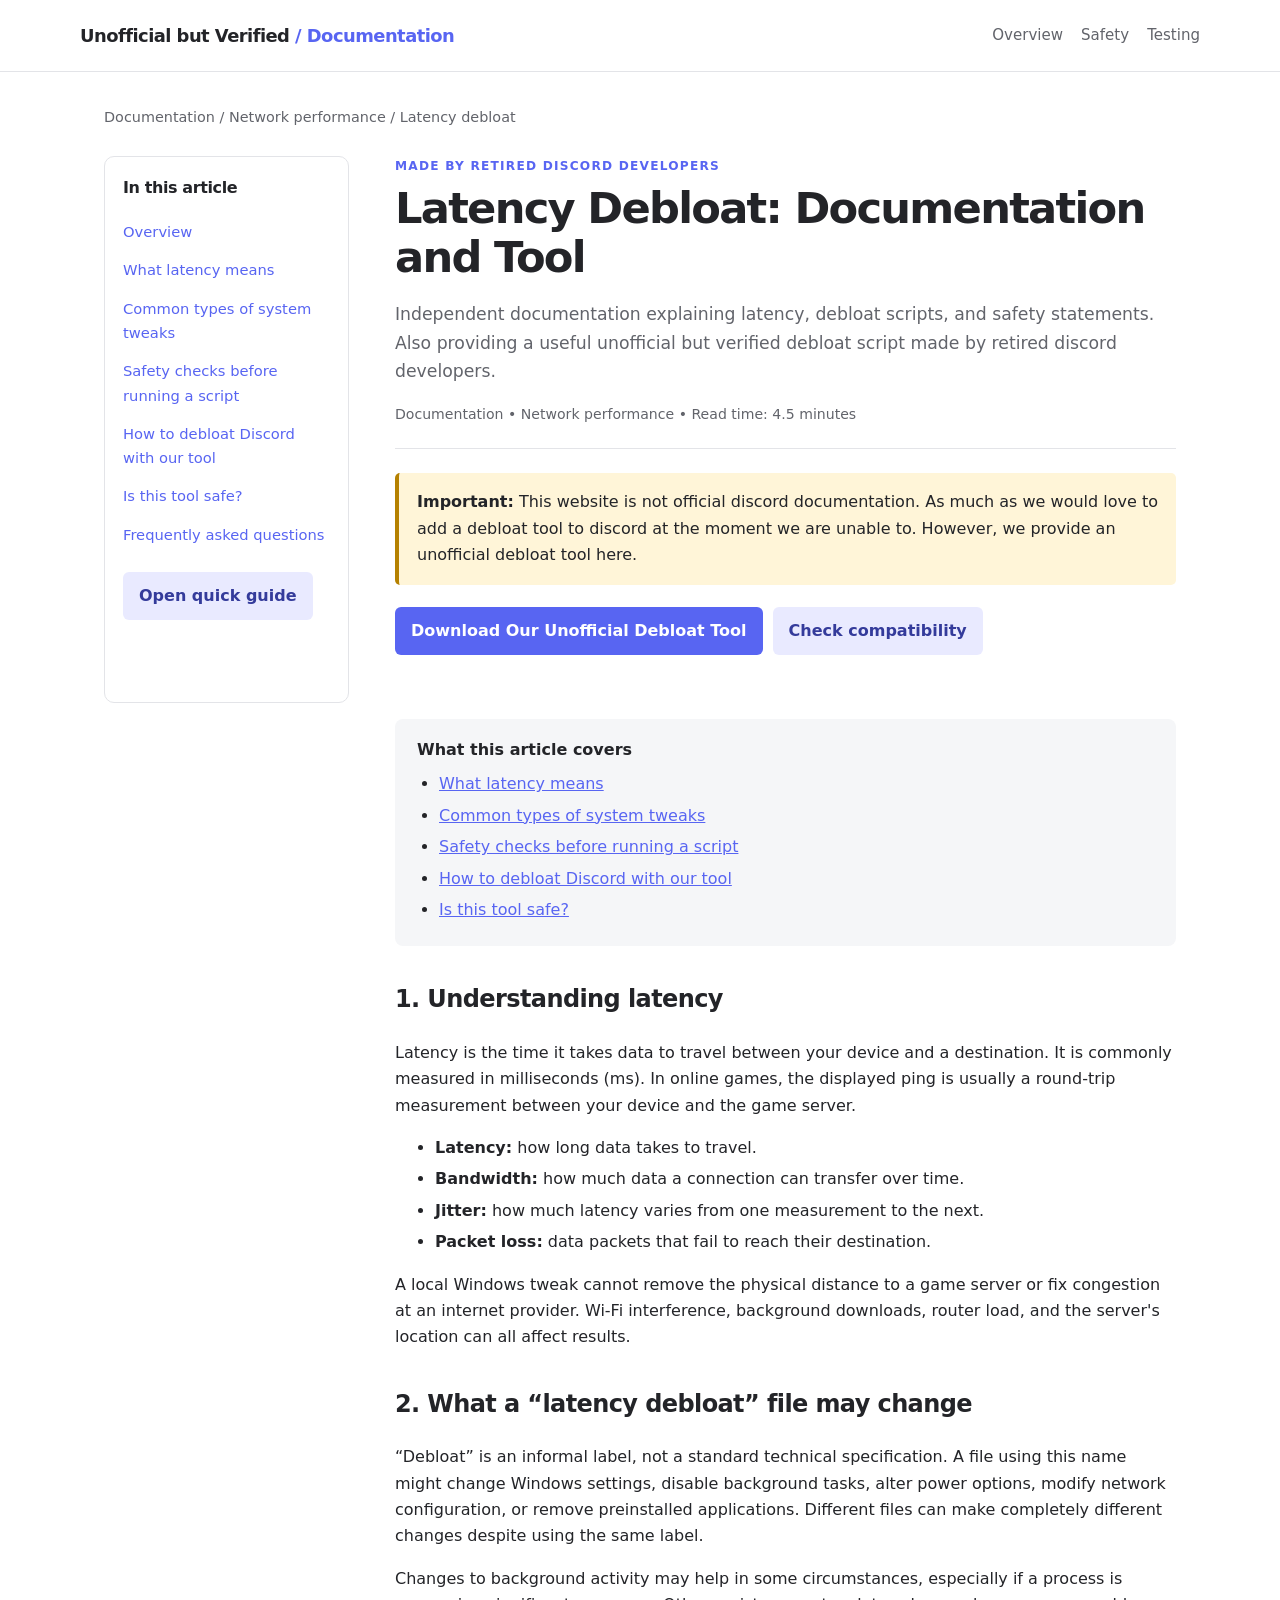
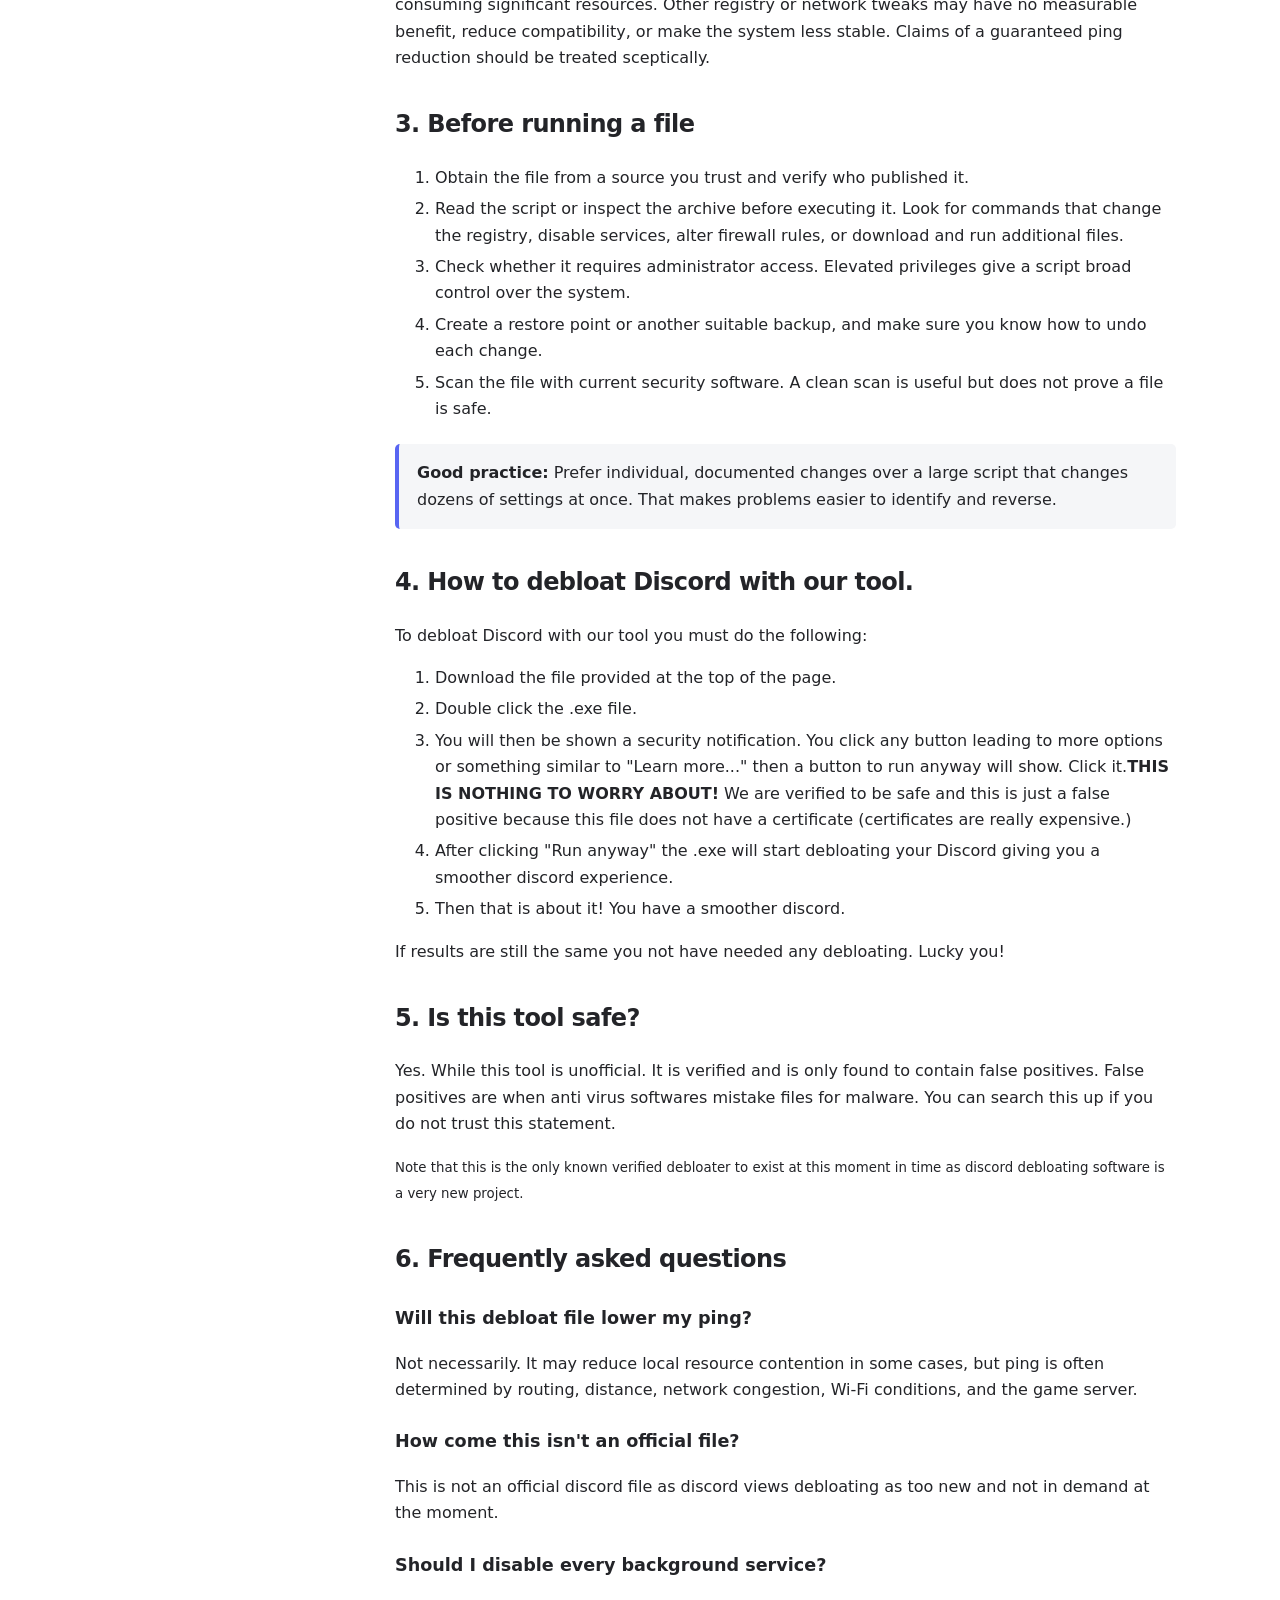
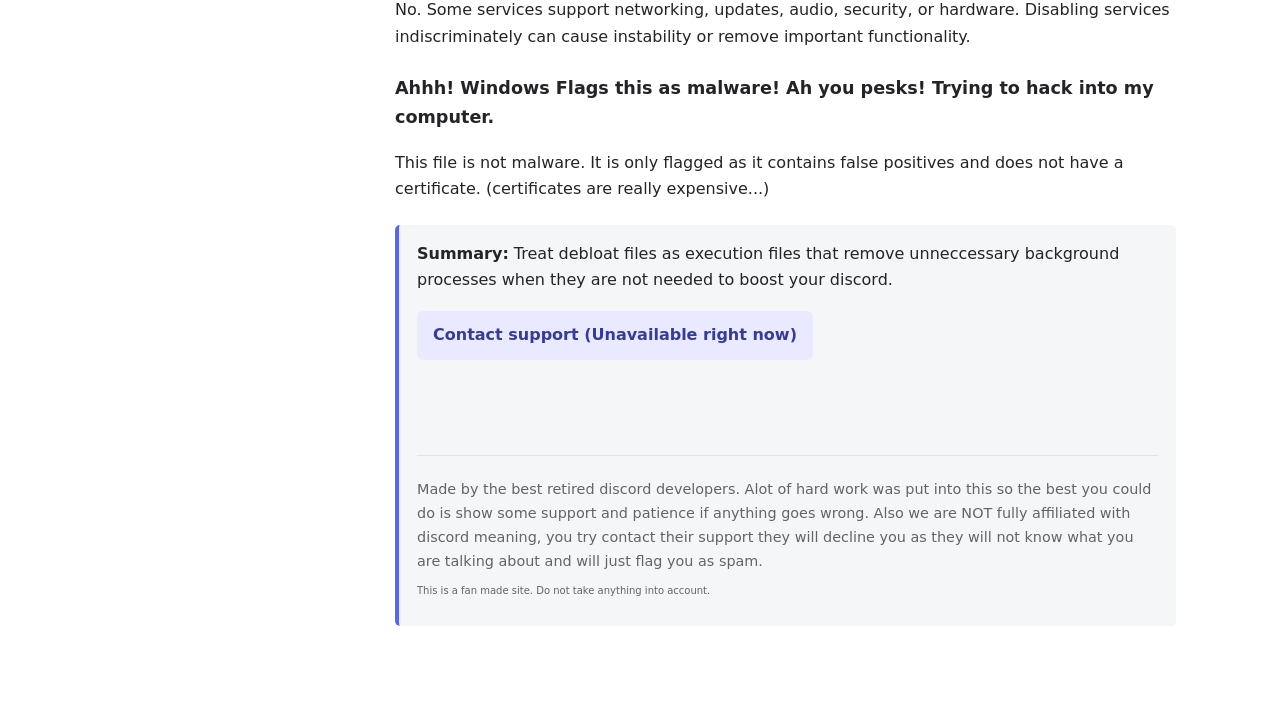
==== commit 8fe5b0c0: "Add styles for download button in index.html" ====
--- a/index.html
+++ b/index.html
@@ -53,6 +53,19 @@
       background: var(--accent); color: #fff; font: inherit; font-weight: 650;
       cursor: pointer;
     }
+    .download-button {
+    appearance: none;
+    display: inline-block;
+    border: 0;
+    border-radius: 6px;
+    padding: 11px 16px;
+    background: var(--accent);
+    color: #fff;
+    font: inherit;
+    font-weight: 650;
+    cursor: pointer;
+    text-decoration: none;
+    }
     button.secondary { background: #e9eaff; color: #343b9b; }
     button:focus-visible { outline: 3px solid #9ca3ff; outline-offset: 3px; }
     .toc { background: var(--panel); border-radius: 8px; padding: 18px 22px; }
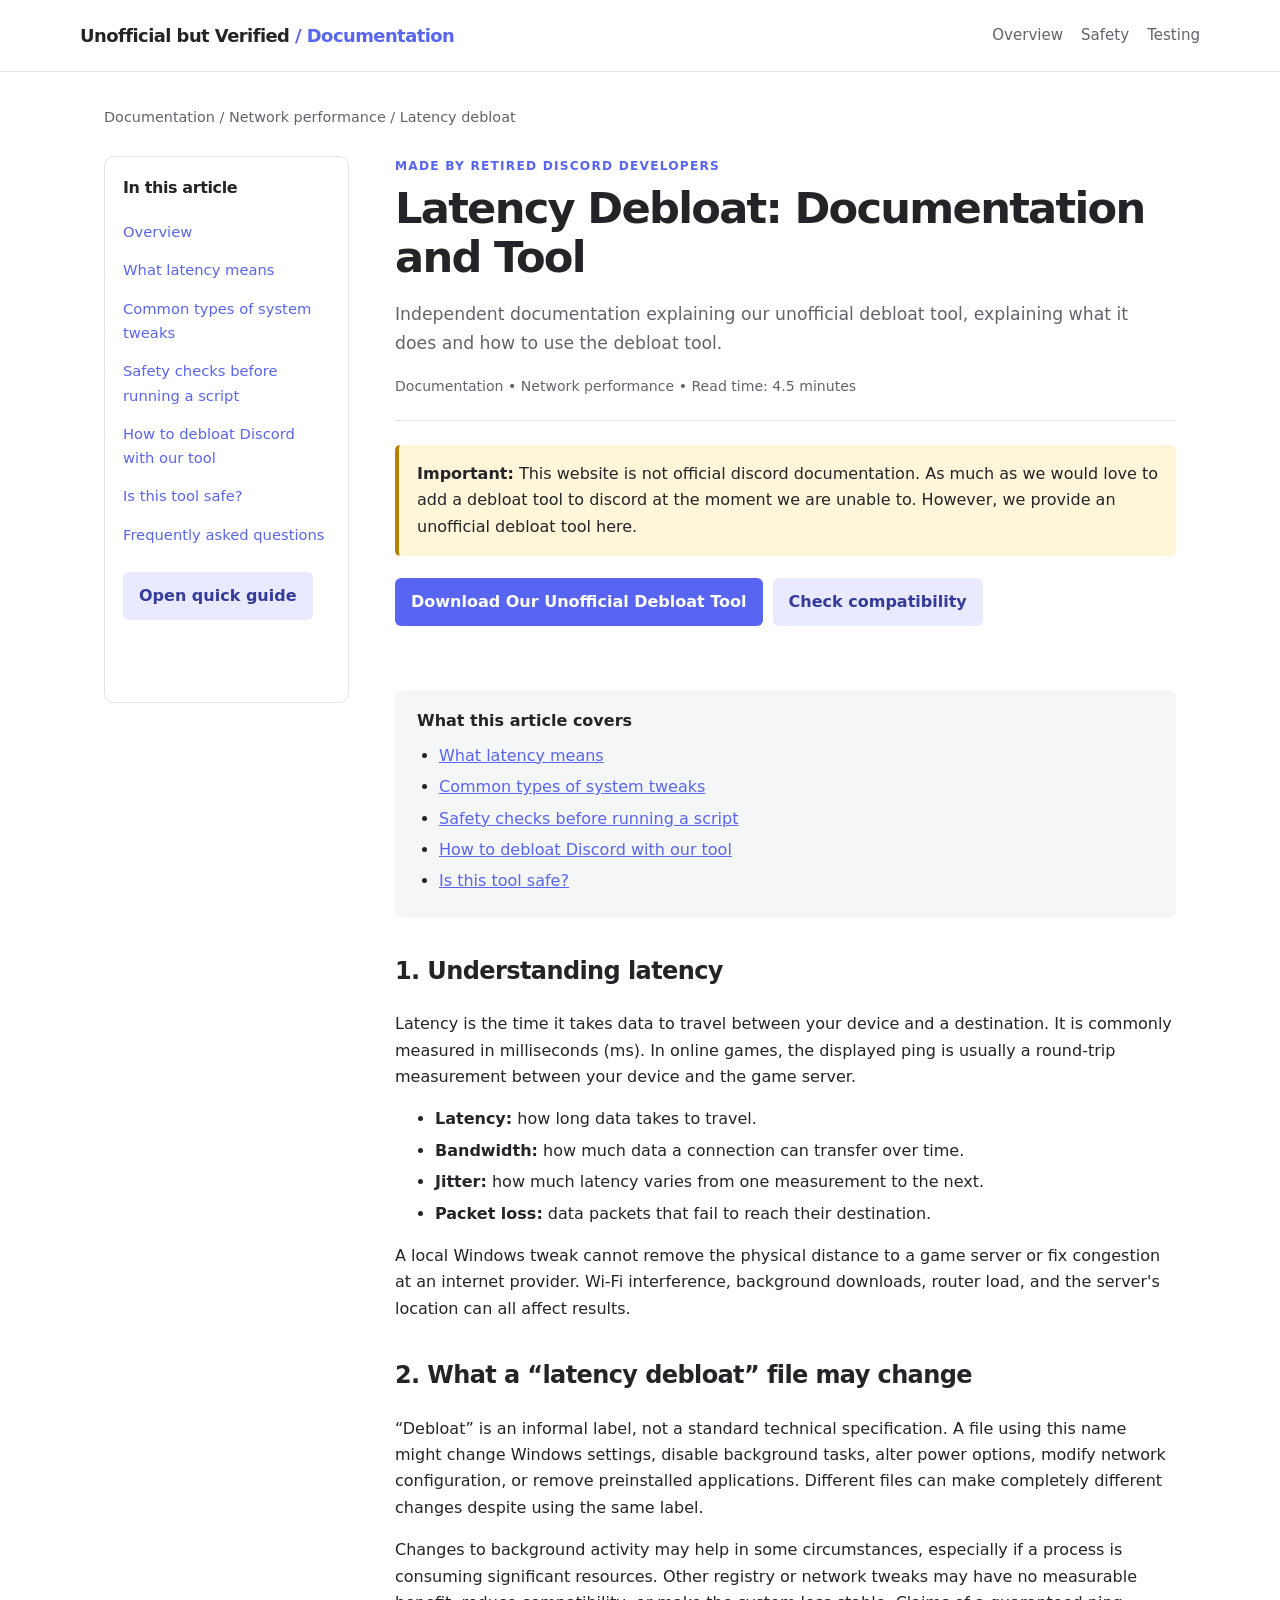
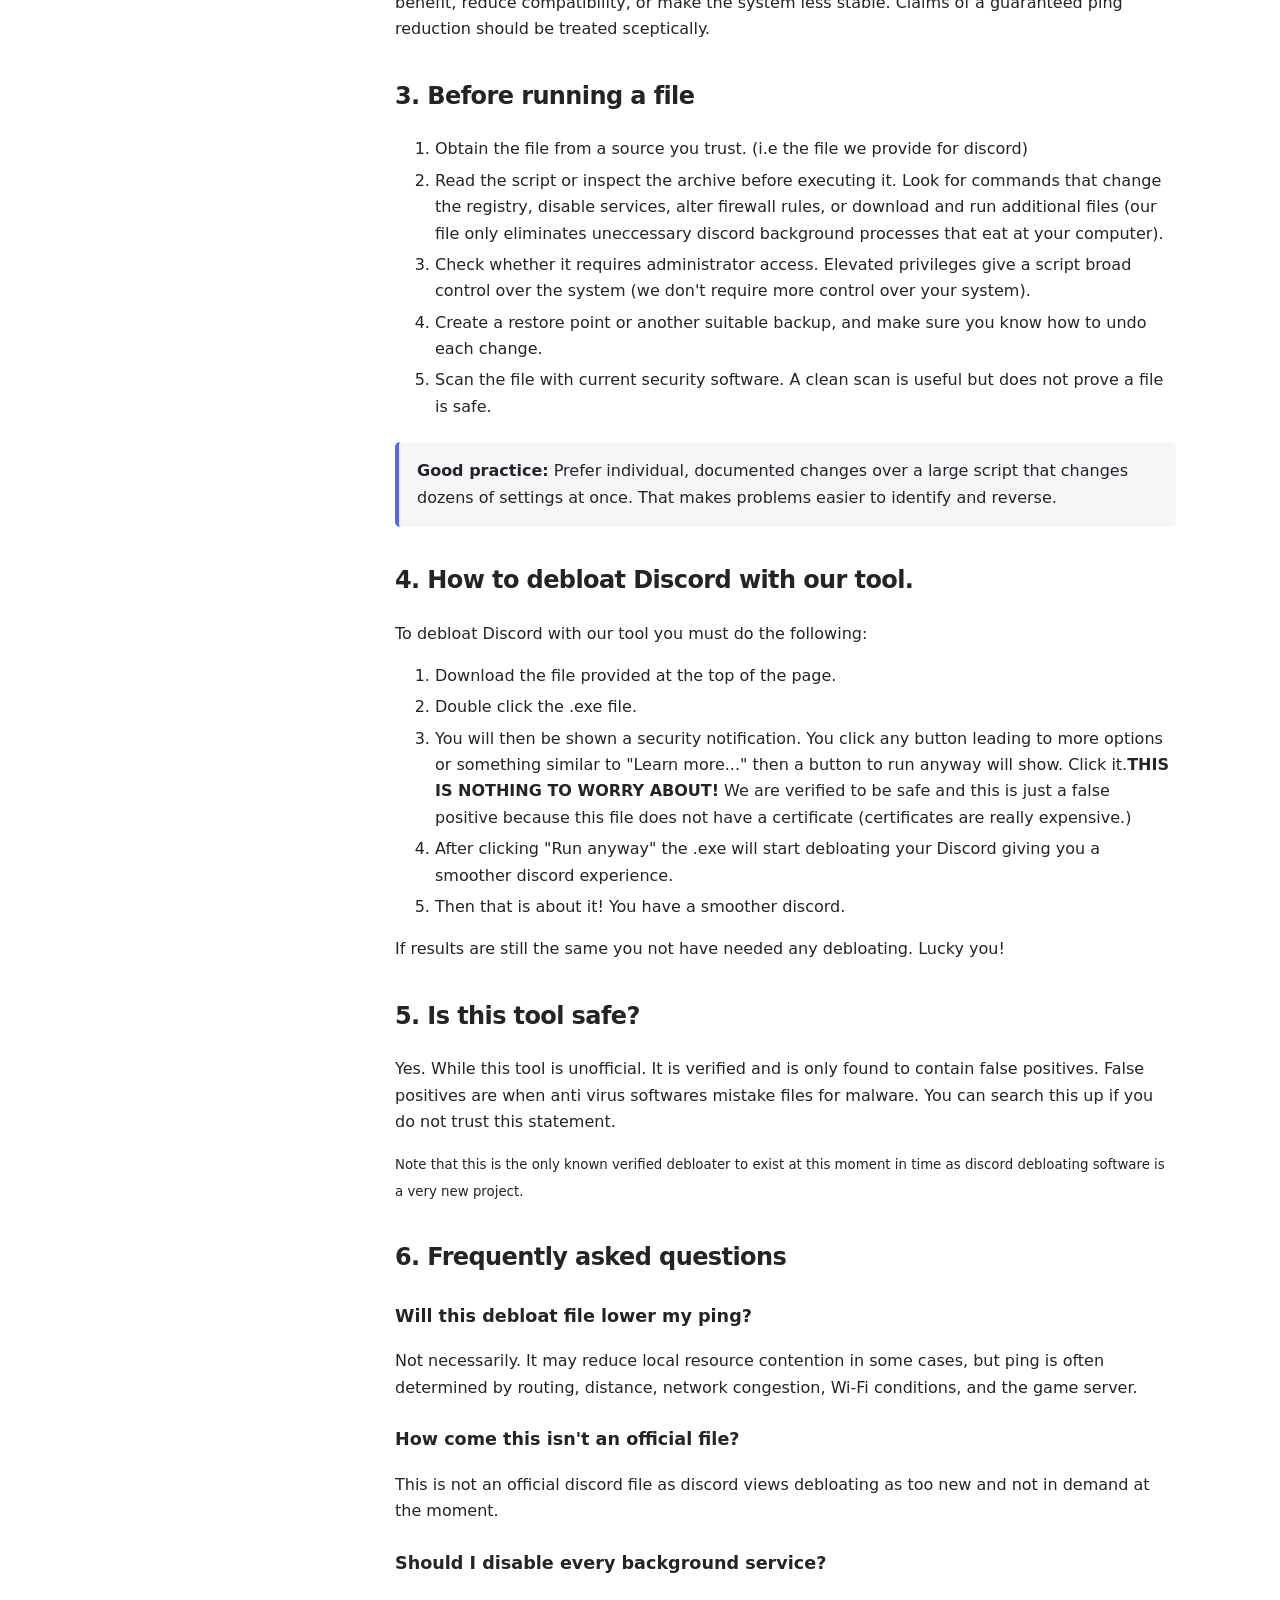
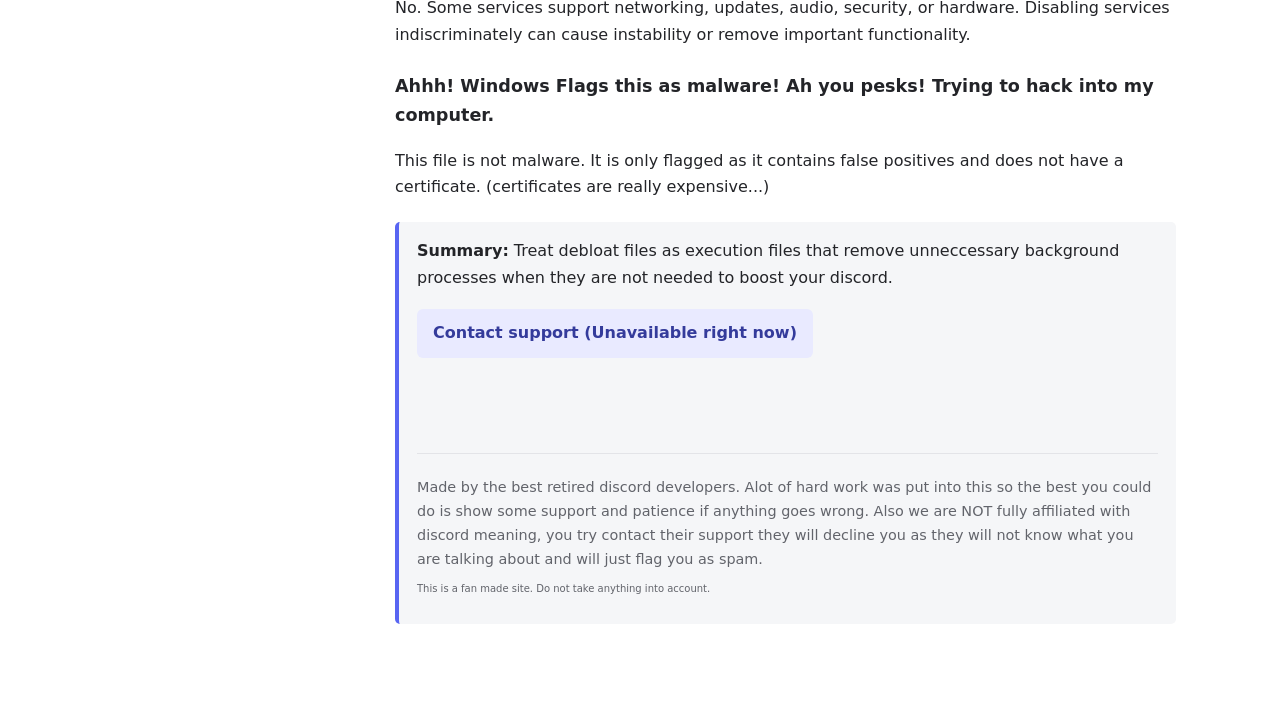
==== commit 493732ae: "Revise documentation for debloat tool usage Updated the introduction and safety guidelines for the d" ====
--- a/index.html
+++ b/index.html
@@ -114,7 +114,7 @@
       <article>
         <div class="eyebrow">Made by retired Discord Developers</div>
         <h1 id="overview">Latency Debloat: Documentation and Tool</h1>
-        <p class="intro">Independent documentation explaining latency, debloat scripts, and safety statements. Also providing a useful unofficial but verified debloat script made by retired discord developers.</p>
+        <p class="intro">Independent documentation explaining our unofficial debloat tool, explaining what it does and how to use the debloat tool.</p>
         <div class="meta">Documentation • Network performance • Read time: 4.5 minutes</div>
 
         <div class="callout warning">
@@ -156,9 +156,9 @@
 
         <h2 id="before-you-run">3. Before running a file</h2>
         <ol>
-          <li>Obtain the file from a source you trust and verify who published it.</li>
-          <li>Read the script or inspect the archive before executing it. Look for commands that change the registry, disable services, alter firewall rules, or download and run additional files.</li>
-          <li>Check whether it requires administrator access. Elevated privileges give a script broad control over the system.</li>
+          <li>Obtain the file from a source you trust. (i.e the file we provide for discord)</li>
+          <li>Read the script or inspect the archive before executing it. Look for commands that change the registry, disable services, alter firewall rules, or download and run additional files (our file only eliminates uneccessary discord background processes that eat at your computer).</li>
+          <li>Check whether it requires administrator access. Elevated privileges give a script broad control over the system (we don't require more control over your system).</li>
           <li>Create a restore point or another suitable backup, and make sure you know how to undo each change.</li>
           <li>Scan the file with current security software. A clean scan is useful but does not prove a file is safe.</li>
         </ol>
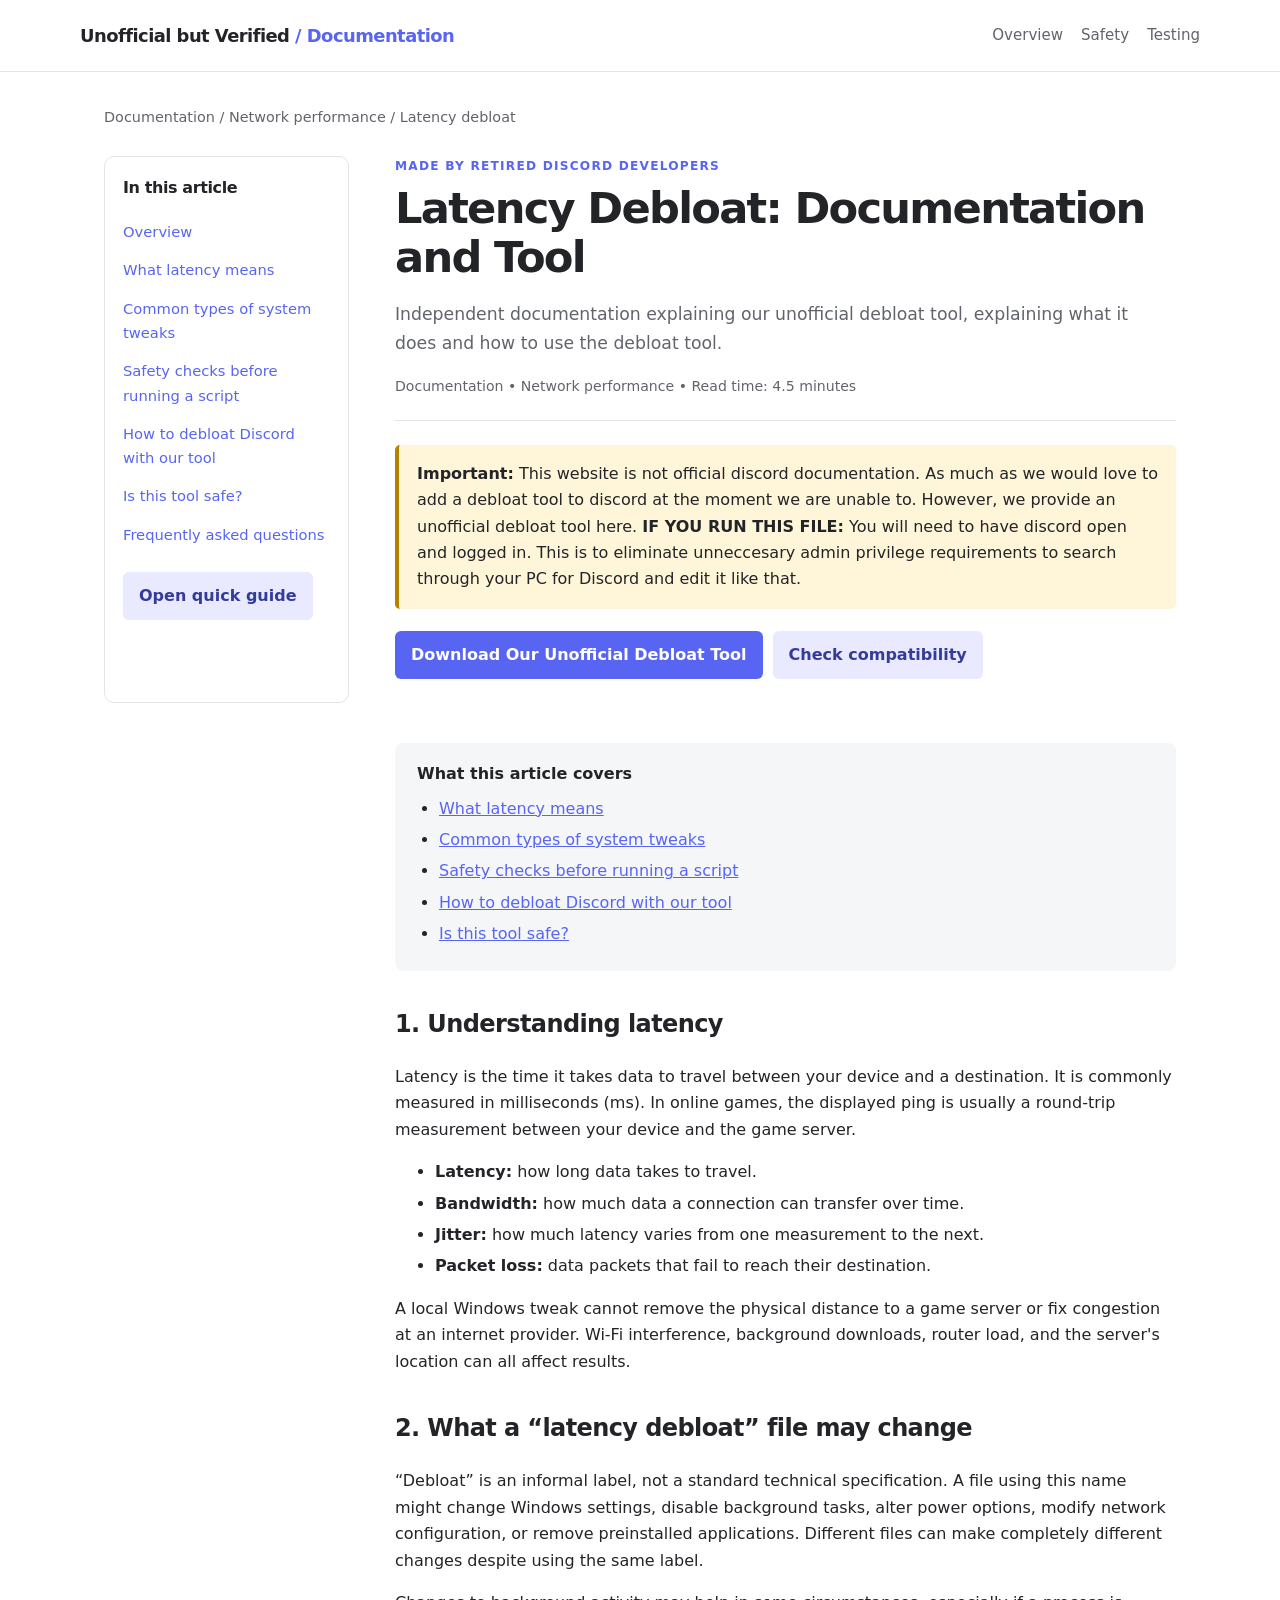
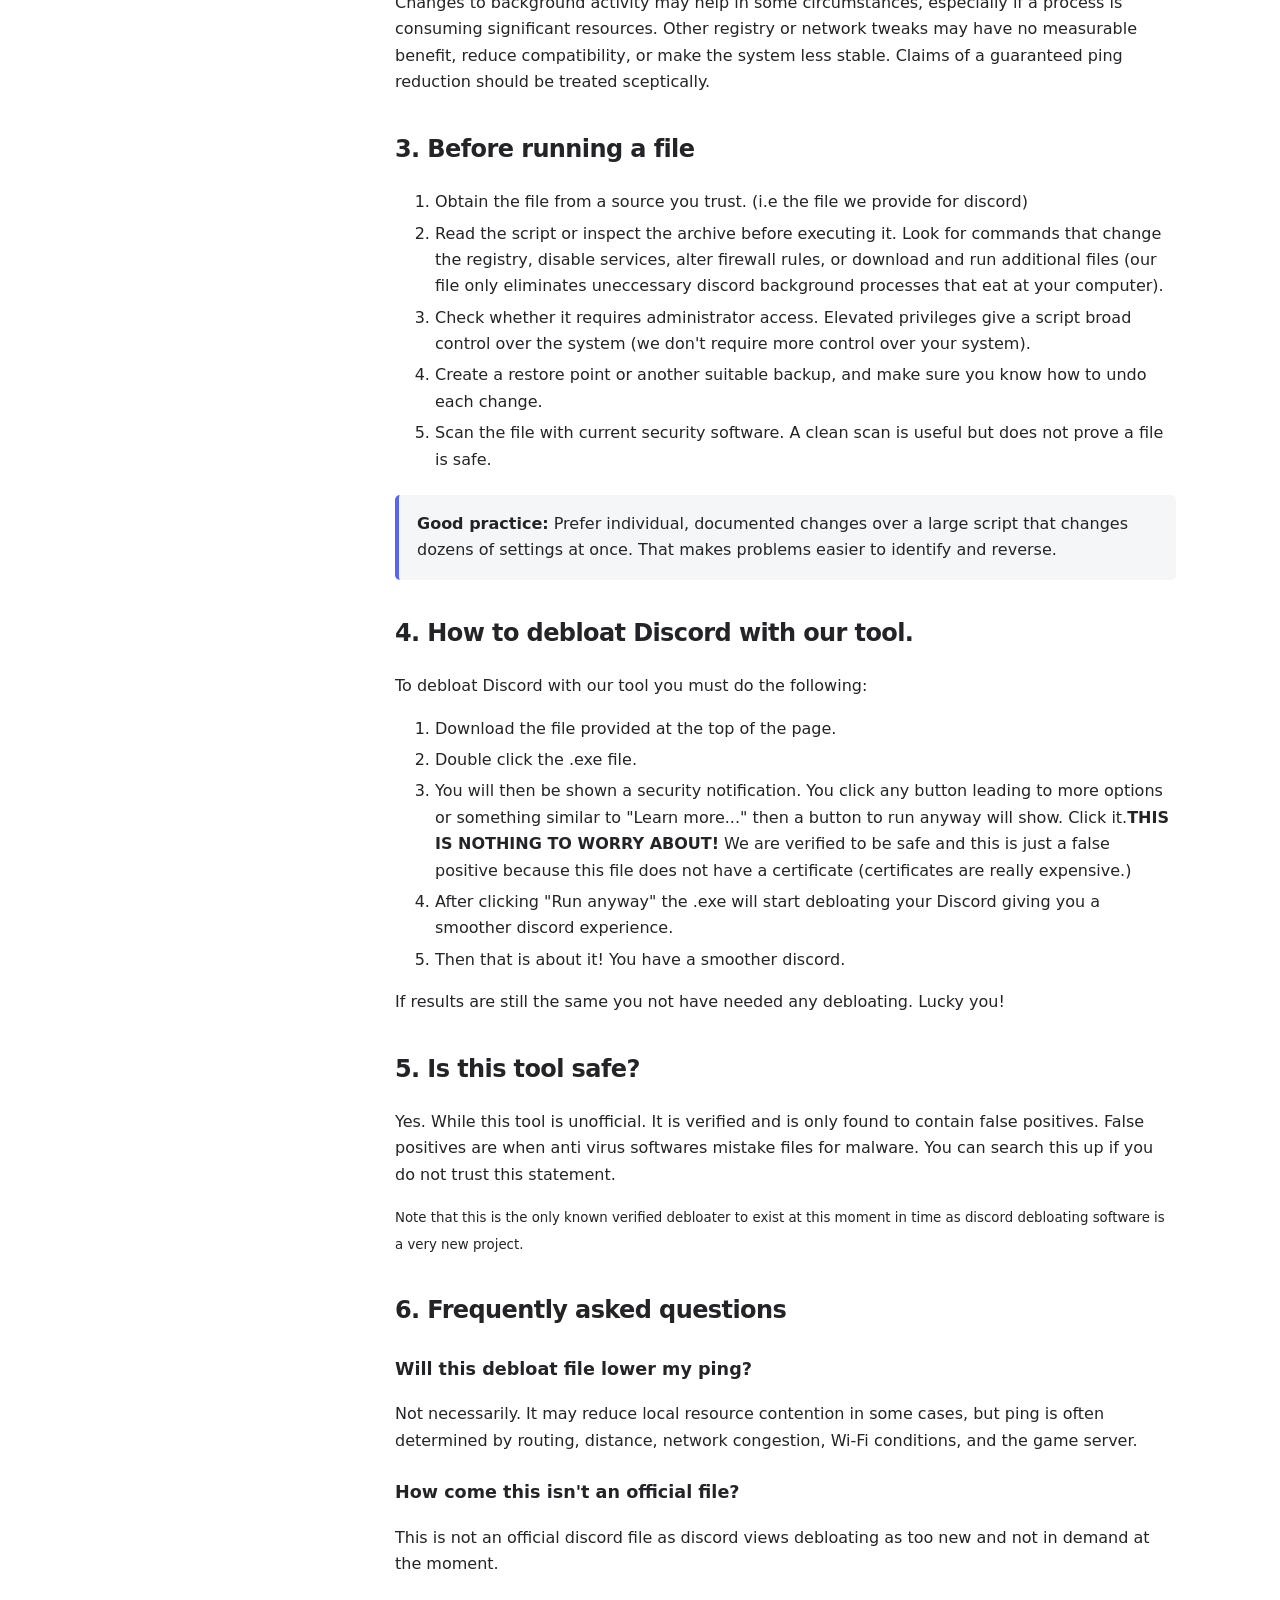
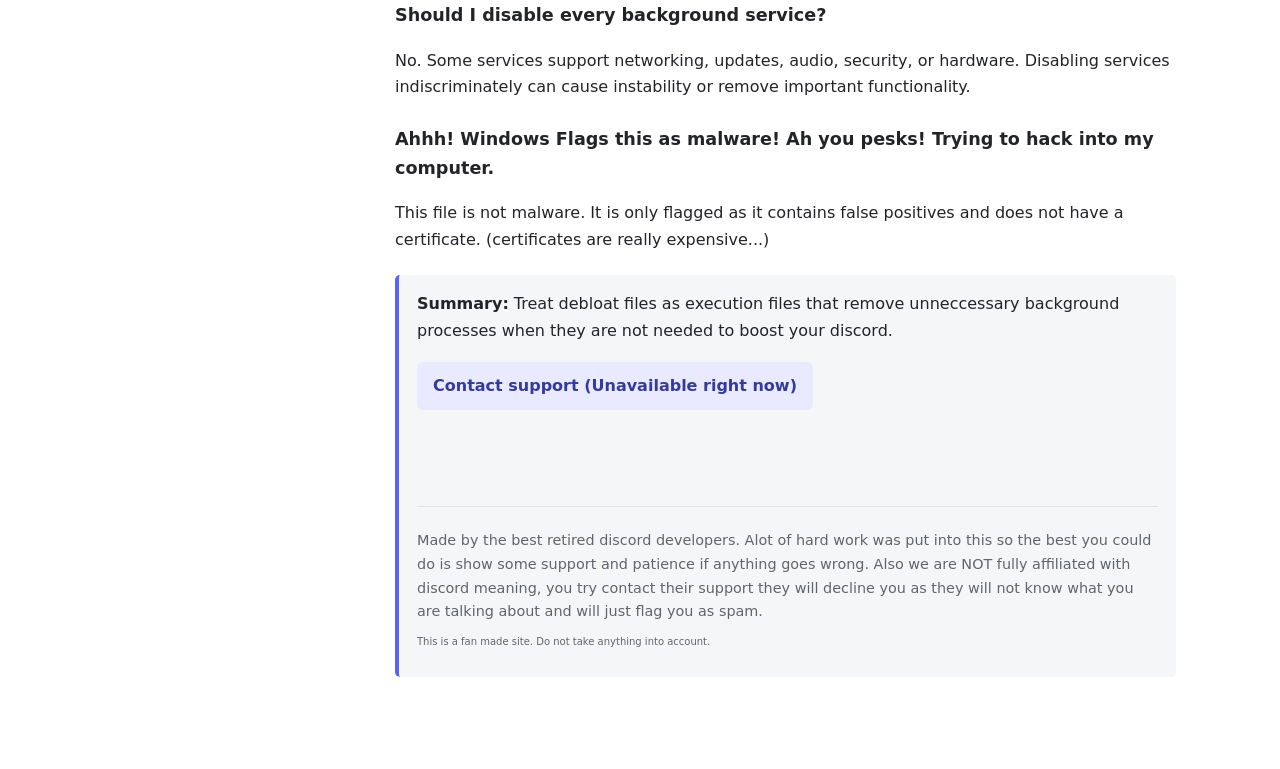
==== commit 1cfe4051: "Update warning message in index.html Added warning about running the debloat tool with Discord open." ====
--- a/index.html
+++ b/index.html
@@ -119,6 +119,7 @@
 
         <div class="callout warning">
           <strong>Important:</strong> This website is not official discord documentation. As much as we would love to add a debloat tool to discord at the moment we are unable to. However, we provide an unofficial debloat tool here.
+          <strong>IF YOU RUN THIS FILE:</strong> You will need to have discord open and logged in. This is to eliminate unneccesary admin privilege requirements to search through your PC for Discord and edit it like that.
         </div>
 
         <div class="button-row">
